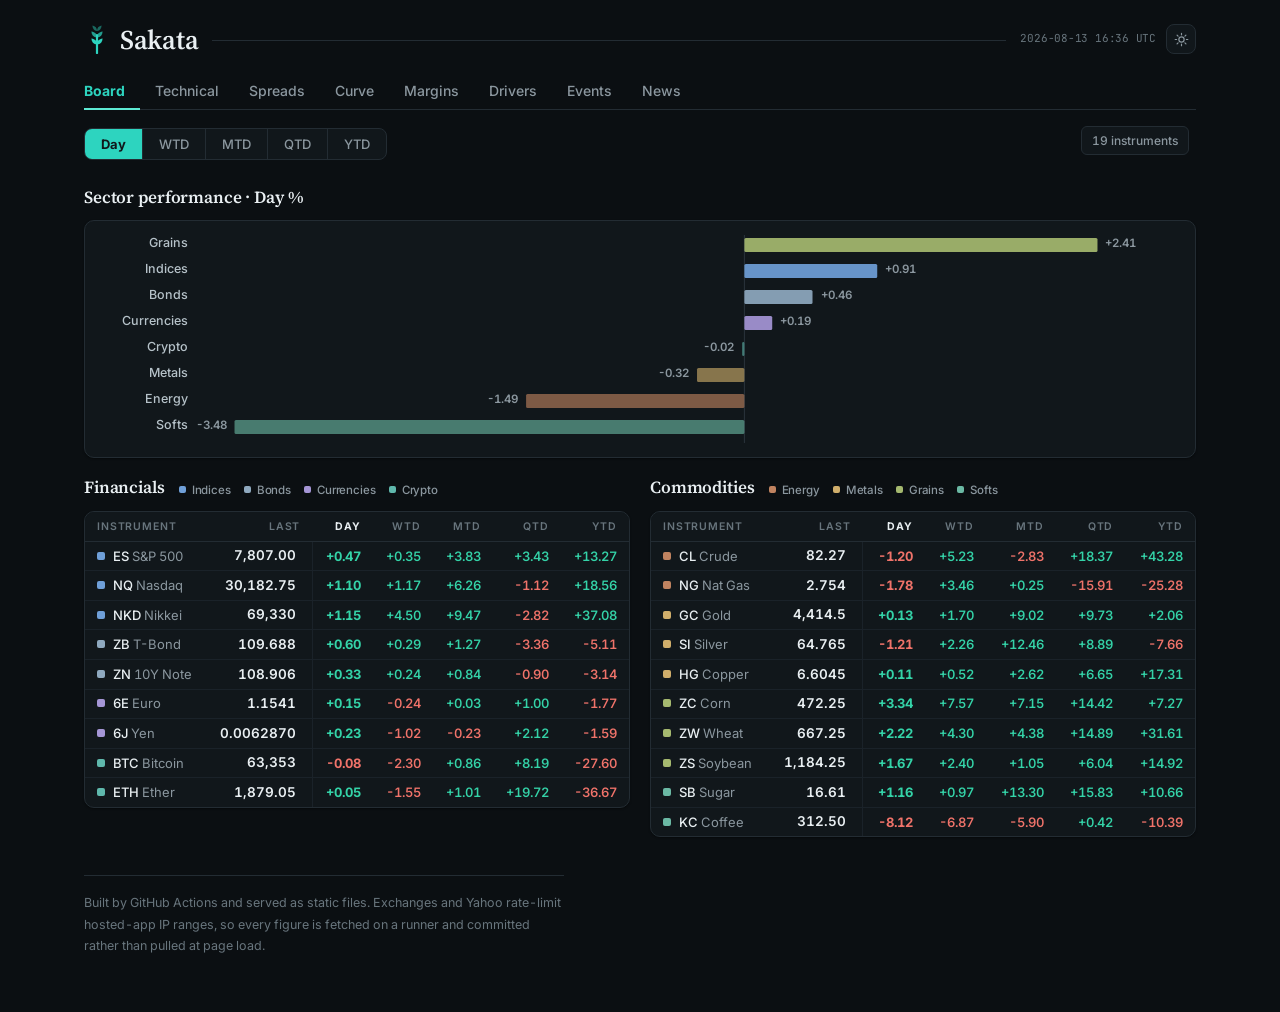
==== docs/index.html @ 84a908ba "build: 2026-08-13 16:36 UTC" ====
<!DOCTYPE html>
<html lang="en">
<head>
<meta charset="utf-8">
<meta name="viewport" content="width=device-width,initial-scale=1,viewport-fit=cover">
<meta name="theme-color" content="#0b0f12">
<title>Sakata · futures terminal</title>
<!-- Theme is resolved before first paint. Doing this in sakata.js instead
     would flash the wrong ground at every tab change. Dark is the default;
     the OS preference is deliberately not consulted, because a terminal
     should not change colour because the laptop thinks it is daytime. A
     stored choice from the header switch always wins. -->
<script>
(function () {
  var t, src = "stored";
  try { t = localStorage.getItem("sk-theme"); } catch (e) { t = null; }
  if (t !== "dark" && t !== "light") { src = "default"; t = "dark"; }
  document.documentElement.setAttribute("data-theme", t);
  document.documentElement.setAttribute("data-theme-src", src);
})();
</script>
<link rel="preconnect" href="https://fonts.googleapis.com">
<link rel="preconnect" href="https://fonts.gstatic.com" crossorigin>
<link href="https://fonts.googleapis.com/css2?family=Source+Serif+4:opsz,wght@8..60,600&family=Inter:wght@400;450;500;600;700&family=JetBrains+Mono:wght@400;500&display=swap" rel="stylesheet">
<link rel="stylesheet" href="sakata.css">
</head>
<body>

<div class="wrap">

  <header class="head">
    <svg class="mark" width="26" height="32" viewBox="0 0 26 32" fill="none" aria-hidden="true"><path d="M13 31V13" stroke="currentColor" stroke-width="2.2" stroke-linecap="round"/><path d="M13 22.5c0-3.4 2-5.6 5.6-6-.1 3.5-2 5.7-5.6 6z" fill="currentColor"/><path d="M13 22.5c0-3.4-2-5.6-5.6-6 .1 3.5 2 5.7 5.6 6z" fill="currentColor"/><path d="M13 15.5c0-3.4 2-5.6 5.6-6-.1 3.5-2 5.7-5.6 6z" fill="currentColor" opacity=".72"/><path d="M13 15.5c0-3.4-2-5.6-5.6-6 .1 3.5 2 5.7 5.6 6z" fill="currentColor" opacity=".72"/><path d="M13 9c0-3.1 1.6-5 4.6-5.6C17.5 6.5 16 8.4 13 9z" fill="currentColor" opacity=".45"/><path d="M13 9c0-3.1-1.6-5-4.6-5.6C8.5 6.5 10 8.4 13 9z" fill="currentColor" opacity=".45"/></svg>
    <h1 class="wordmark">Sakata</h1>
    <span class="rule"></span>
    <span class="stamp" id="stamp">loading</span>
    <button class="theme" id="theme" type="button" aria-label="Switch theme" title="Switch theme">
      <svg class="moon" viewBox="0 0 24 24" fill="none" stroke="currentColor" stroke-width="1.9" stroke-linecap="round" stroke-linejoin="round" aria-hidden="true"><path d="M20.5 14.6A8.6 8.6 0 1 1 9.4 3.5a6.9 6.9 0 0 0 11.1 11.1z"/></svg>
      <svg class="sun" viewBox="0 0 24 24" fill="none" stroke="currentColor" stroke-width="1.9" stroke-linecap="round" stroke-linejoin="round" aria-hidden="true"><circle cx="12" cy="12" r="4.2"/><path d="M12 2.2v2.3M12 19.5v2.3M4.2 12H1.9M22.1 12h-2.3M6.5 6.5 4.9 4.9M19.1 19.1l-1.6-1.6M17.5 6.5l1.6-1.6M4.9 19.1l1.6-1.6"/></svg>
    </button>
  </header>

  <nav class="tabs" id="tabs"></nav>

  <main id="view" class="view"><div class="skel">Loading…</div></main>

  <footer class="foot">
    Built by GitHub Actions and served as static files. Exchanges and Yahoo
    rate-limit hosted-app IP ranges, so every figure is fetched on a runner and
    committed rather than pulled at page load.
  </footer>

</div>
<script src="sakata.js"></script>
</body>
</html>
---- docs/sakata.css ----
/* Sakata — static futures terminal.

   THEME. Every colour in the product is declared once, here, as a token. The
   JS reads the same tokens back through getComputedStyle, so a theme flip is
   one attribute on <html> and nothing else in the codebase knows a theme
   exists. Hard-code a colour anywhere else and it will be wrong in one mode.

   TYPE. Source Serif 4 carries the wordmark and section heads; Inter runs
   everything else. The pairing is deliberate — it is the closest freely
   licensable match to Styrene B and Tiempos Text, the faces Claude's own
   interface uses, and those cannot be served from a public Pages site.

   Figures stay in Inter with tabular lining numerals switched on, not in a
   monospace. Real mono aligns perfectly and reads as a machine log; tabular
   Inter aligns just as well in a table and reads as a document. The mono is
   kept for exactly two jobs where a machine log is the right register: the
   build stamp and the copyable digest.

   COLOUR. One teal accent, gains in the same teal family, losses in coral,
   everything else grey. Sector swatches stay desaturated so an identity tag
   can never be mistaken for a signal. */

/* --------------------------------------------------------- light (default) */
:root{
  --display:'Source Serif 4',Georgia,'Times New Roman',serif;
  --sans:'Inter',-apple-system,BlinkMacSystemFont,'Segoe UI',Helvetica,sans-serif;
  --mono:'JetBrains Mono',ui-monospace,'SF Mono',Menlo,monospace;

  /* ground */
  --bg:#f4f6f7;                 /* page: a half-step off white so cards lift */
  --surface:#ffffff;            /* cards, tables, controls */
  --raised:#fafbfc;             /* hover, section rows, summary bars */
  --line:#e0e5e8;               /* structural border */
  --hair:#eef1f3;               /* row rule */

  /* ink */
  --ink:#0d1418; --body:#3a464e; --mute:#66727b; --faint:#97a2ab;

  /* accent */
  --teal:#0d8f83;               /* accent on light — passes contrast */
  --teal-b:#14b8a6;             /* the bright mint, for marks and fills */
  --teal-d:#0d5f58;             /* deepest tint, for conviction */
  --teal-w:#eefaf8;             /* tint ground */

  /* signal */
  --pos:#0a7c66; --neg:#c2453b; --amber:#96701c;
  --warn-bg:#fdfaf3; --warn-line:#ecdfc4; --warn-ink:#6b4f1a; --warn-strong:#4a3610;

  /* chart */
  --grid:#eef1f3; --axis:#d3dade; --volbar:#e9edf1;
  --up:#0d9488; --down:#cf5a54;
  --shadow:0 1px 2px rgba(13,20,24,.04);

  /* sector identity — muted by design */
  --sec-indices:#3b6ea5; --sec-bonds:#5c7d99; --sec-currencies:#7a6ba8;
  --sec-crypto:#4c8f86;  --sec-energy:#8c5a3c; --sec-metals:#a8894f;
  --sec-grains:#7d8f4e;  --sec-softs:#4f8f7d;  --sec-other:#9aa2ab;

  /* bias ladder, −3 … +3 */
  --bias3:#0d5f58; --bias2:#0d9488; --bias1:#5fbcb1; --bias0:#9aa4ad;
  --biasn1:#dda29e; --biasn2:#cf5a54; --biasn3:#a33f3a;

  --caret:url("data:image/svg+xml;charset=utf-8,%3Csvg xmlns='http://www.w3.org/2000/svg' width='10' height='6'%3E%3Cpath d='M1 1l4 4 4-4' fill='none' stroke='%2366727b' stroke-width='1.5'/%3E%3C/svg%3E");
}

/* ---------------------------------------------------------------- dark */
/* Not black. #0b0f12 is a cool near-black: a white wick reads on it without
   glare at 6am, and the coral stops vibrating the way it does on #000. */
:root[data-theme="dark"]{
  --bg:#0b0f12; --surface:#11171b; --raised:#161d22;
  --line:#232c33; --hair:#1a2229;

  --ink:#e9eff2; --body:#b6c2c9; --mute:#8b979f; --faint:#68757d;

  --teal:#2dd4bf; --teal-b:#5eead4; --teal-d:#8ff0e2; --teal-w:#10322f;

  --pos:#34d3a8; --neg:#f0736a; --amber:#d3a355;
  --warn-bg:#1c1a12; --warn-line:#3a3222; --warn-ink:#d8c79c; --warn-strong:#f0e3c2;

  --grid:#1a2229; --axis:#2b353d; --volbar:#1e262d;
  --up:#2dd4bf; --down:#f0736a;
  --shadow:0 1px 2px rgba(0,0,0,.40);

  --sec-indices:#6f9fd8; --sec-bonds:#8fa9bf; --sec-currencies:#a596d6;
  --sec-crypto:#5fb8ac;  --sec-energy:#c08360; --sec-metals:#d0ae6b;
  --sec-grains:#a5b96f;  --sec-softs:#6bb9a4;  --sec-other:#7d8891;

  --bias3:#8ff0e2; --bias2:#2dd4bf; --bias1:#189d92; --bias0:#78848d;
  --biasn1:#a75f59; --biasn2:#f0736a; --biasn3:#ff9d94;

  --caret:url("data:image/svg+xml;charset=utf-8,%3Csvg xmlns='http://www.w3.org/2000/svg' width='10' height='6'%3E%3Cpath d='M1 1l4 4 4-4' fill='none' stroke='%238b979f' stroke-width='1.5'/%3E%3C/svg%3E");
}

*{box-sizing:border-box}
html{-webkit-text-size-adjust:100%;background:var(--bg)}
body{margin:0;background:var(--bg);color:var(--ink);font-family:var(--sans);
  font-size:15px;line-height:1.6;-webkit-font-smoothing:antialiased;
  text-rendering:optimizeLegibility;font-feature-settings:'tnum' 1,'lnum' 1}
::selection{background:var(--teal-w);color:var(--ink)}
:focus-visible{outline:2px solid var(--teal);outline-offset:2px;border-radius:3px}

.wrap{max-width:1160px;margin:0 auto;padding:22px 24px 56px}

/* ---------------------------------------------------------------- header */
/* Mark, wordmark, hairline, stamp, switch — one lockup spanning the full
   measure, so the eye lands on the name and exits at the build time. */
.head{display:flex;align-items:center;gap:10px;margin-bottom:16px}
.mark{flex:none;margin-bottom:2px;color:var(--teal)}
.wordmark{font-family:var(--display);font-size:27px;font-weight:600;
  letter-spacing:-.01em;color:var(--ink);margin:0;line-height:1}
.rule{flex:1;height:1px;background:var(--line);margin:2px 4px 0}
.stamp{font-family:var(--mono);font-size:11px;font-weight:400;
  color:var(--faint);white-space:nowrap;letter-spacing:-.02em}

/* The switch states what it will do, not what it is: sun in dark, moon in
   light. One 30px square, the only round-cornered control in the header. */
.theme{appearance:none;display:inline-flex;align-items:center;
  justify-content:center;width:30px;height:30px;flex:none;padding:0;
  cursor:pointer;color:var(--mute);background:var(--surface);
  border:1px solid var(--line);border-radius:8px;
  transition:color .14s,border-color .14s}
.theme:hover{color:var(--teal);border-color:var(--teal)}
.theme svg{width:15px;height:15px;display:block}
.theme .sun{display:none}
:root[data-theme="dark"] .theme .sun{display:block}
:root[data-theme="dark"] .theme .moon{display:none}

/* ------------------------------------------------------------------ tabs */
.tabs{display:flex;flex-wrap:wrap;border-bottom:1px solid var(--line);
  margin-bottom:16px;position:sticky;top:0;z-index:6;background:var(--bg)}
.tab{appearance:none;border:none;background:none;cursor:pointer;
  padding:10px 15px 9px;font-family:var(--sans);font-size:14px;
  font-weight:500;color:var(--mute);border-bottom:2px solid transparent;
  margin-bottom:-1px;transition:color .12s}
.tab:first-child{padding-left:0}
.tab:hover{color:var(--ink)}
.tab.on{color:var(--teal);font-weight:700;border-bottom-color:var(--teal-b)}

/* -------------------------------------------------------------- controls */
.bar{display:flex;align-items:center;gap:10px;flex-wrap:wrap;margin:0 0 12px}
.seg{display:inline-flex;border:1px solid var(--line);border-radius:8px;
  overflow:hidden;background:var(--surface)}
.seg button{appearance:none;border:none;background:none;cursor:pointer;
  font-family:var(--sans);font-size:13px;font-weight:500;color:var(--mute);
  padding:7px 16px;border-right:1px solid var(--line);
  font-variant-numeric:tabular-nums}
.seg button:last-child{border-right:none}
.seg button:hover{color:var(--ink);background:var(--raised)}
.seg button.on{color:var(--surface);background:var(--teal);font-weight:700}
select{font-family:var(--sans);font-size:14px;color:var(--ink);
  padding:7px 32px 7px 13px;border:1px solid var(--line);border-radius:8px;
  background-color:var(--surface);appearance:none;background-image:var(--caret);
  background-repeat:no-repeat;background-position:right 13px center}
.spacer{margin-left:auto}

/* ------------------------------------------------------------------ type */
h5,.eyebrow{font-family:var(--display);font-size:17px;font-weight:600;
  letter-spacing:-.008em;color:var(--ink);margin:22px 0 9px;
  display:flex;align-items:baseline;flex-wrap:wrap}
.eyebrow:first-child{margin-top:0}
.note{font-size:14px;color:var(--mute);line-height:1.65;margin:0 0 12px;
  max-width:74ch}
.note b{color:var(--ink);font-weight:600}
.warn{background:var(--warn-bg);border:1px solid var(--warn-line);
  padding:13px 16px;font-size:13.5px;line-height:1.65;margin:0 0 18px;
  border-radius:8px;color:var(--warn-ink);max-width:78ch}
.warn b{color:var(--warn-strong);font-weight:600}
.chips{margin:0 0 12px}
.chip{display:inline-block;padding:4px 10px;margin:0 7px 7px 0;
  border:1px solid var(--line);border-radius:6px;background:var(--surface);
  font-family:var(--sans);font-size:12px;font-weight:500;color:var(--mute);
  font-variant-numeric:tabular-nums}
.skel{padding:52px 0;text-align:center;color:var(--faint);font-size:14px}
.grid2{display:grid;grid-template-columns:1fr 1fr;gap:20px}
@media(max-width:880px){.grid2{grid-template-columns:1fr;gap:10px}}

/* ---------------------------------------------------------------- tables */
.card{border:1px solid var(--line);border-radius:10px;overflow:hidden;
  background:var(--surface);box-shadow:var(--shadow)}
.scroll{overflow-x:auto;-webkit-overflow-scrolling:touch}
table{border-collapse:collapse;width:100%;font-size:13px;line-height:1.45;
  font-variant-numeric:tabular-nums lining-nums}
thead th{background:var(--surface);color:var(--faint);font-family:var(--sans);
  font-weight:600;font-size:10.5px;text-transform:uppercase;letter-spacing:.08em;
  padding:7px 12px;text-align:right;border-bottom:1px solid var(--line);
  white-space:nowrap}
thead th.l{text-align:left}
td{font-family:var(--sans);font-size:13px;font-weight:450;
  padding:4.5px 12px;text-align:right;border-bottom:1px solid var(--hair);
  white-space:nowrap;color:var(--body)}
td.l{text-align:left;color:var(--ink);font-weight:500}
tbody tr:last-child td{border-bottom:none}
tbody tr:hover td{background:var(--raised)}

/* Sector identity is a swatch, not a label — an 8px square ties the row to
   its bar in the chart at zero vertical cost. */
.sw{display:inline-block;width:8px;height:8px;border-radius:2px;margin-right:8px;
  vertical-align:1px;flex:none}
.legend{display:inline-flex;flex-wrap:wrap;gap:13px;margin-left:14px;
  font-family:var(--sans);font-size:11.5px;font-weight:500;color:var(--mute)}
.key{display:inline-flex;align-items:center;white-space:nowrap}
.key .sw{margin-right:6px;width:7px;height:7px}
td.l .nm{color:var(--mute);font-weight:400}

/* Last is the anchor figure — everything else on the row derives from it. */
td.last{color:var(--ink);font-weight:600;font-size:13.5px;
  border-right:1px solid var(--hair);padding-right:16px}

/* The selected horizon gains weight, not a fill. A tinted cell reads as an
   error state; a heavier digit reads as focus. */
td.on{font-weight:700}
thead th.on{color:var(--ink);font-weight:700}
tr.out td{background:var(--raised)}
tr.out:hover td{background:var(--hair)}
tr.sec td{background:var(--raised);font-family:var(--sans);font-size:10px;
  text-transform:uppercase;letter-spacing:.09em;color:var(--faint);
  padding:6px 12px;font-weight:600}

.pos{color:var(--pos);font-weight:550}
.neg{color:var(--neg);font-weight:550}
.dim{color:var(--mute)}
.faint{color:var(--faint)}
.lg{color:var(--teal);font-weight:600}
.sh{color:var(--amber);font-weight:600}
.cash{color:var(--faint)}
.ind{padding-left:14px}
td.l a{color:var(--ink);text-decoration:none;border-bottom:1px solid transparent}
td.l a:hover{color:var(--teal);border-bottom-color:var(--teal-b)}

/* ---------------------------------------------------------------- charts */
.chart{width:100%;display:block}
.chart .axis{font-family:var(--sans);font-size:11px;fill:var(--faint);
  font-variant-numeric:tabular-nums}
.chart .lbl{font-family:var(--sans);font-size:12.5px;font-weight:500;
  fill:var(--body)}
.chart .val{font-family:var(--sans);font-size:11.5px;font-weight:600;
  fill:var(--mute);font-variant-numeric:tabular-nums}
.chart .grid{stroke:var(--grid);stroke-width:1}
.plot{border:1px solid var(--line);border-radius:10px;padding:10px 6px;
  background:var(--surface);box-shadow:var(--shadow)}

/* ------------------------------------------------------------------ news */
.item{border-bottom:1px solid var(--hair);padding:15px 18px}
.item:last-child{border-bottom:none}
.item a{font-family:var(--sans);color:var(--ink);text-decoration:none;
  font-weight:600;font-size:14.5px}
.item a:hover{color:var(--teal)}
.item p{margin:6px 0 0;font-size:14px;color:var(--mute);line-height:1.65}
.item .when{font-family:var(--sans);font-size:11.5px;color:var(--faint);
  display:block;margin-top:7px;font-variant-numeric:tabular-nums}
.mkt{padding:17px 18px;border-bottom:1px solid var(--hair)}
.mkt:last-child{border-bottom:none}
.mkt h6{margin:0 0 7px;font-family:var(--sans);font-size:12px;font-weight:700;
  color:var(--teal);text-transform:uppercase;letter-spacing:.07em}
.mkt p{margin:0;font-size:14.5px;color:var(--body);line-height:1.7;max-width:76ch}

/* --------------------------------------------------------------- drivers */
.dgrid{display:grid;grid-template-columns:1fr 1fr;gap:16px}
@media(max-width:880px){.dgrid{grid-template-columns:1fr}}
.dcard{border:1px solid var(--line);border-radius:10px;background:var(--surface);
  padding:14px 16px 12px;box-shadow:var(--shadow)}
.dhead{display:flex;align-items:center;gap:2px;font-size:14px;color:var(--body);
  padding-bottom:9px;margin-bottom:9px;border-bottom:1px solid var(--hair)}
.dhead b{color:var(--ink);font-weight:700;margin-right:5px}
.dsec{margin-left:auto;font-family:var(--sans);font-size:10px;font-weight:600;
  letter-spacing:.09em;text-transform:uppercase;color:var(--faint)}
ol.dlist{margin:0;padding:0;list-style:none;counter-reset:d}
ol.dlist li{counter-increment:d;position:relative;padding:0 0 9px 22px;
  font-size:13px;line-height:1.55}
ol.dlist li:last-child{padding-bottom:0}
ol.dlist li::before{content:counter(d);position:absolute;left:0;top:1px;
  font-family:var(--sans);font-size:10px;font-weight:700;color:var(--teal);
  width:15px;height:15px;border-radius:4px;background:var(--teal-w);
  text-align:center;line-height:15px}
ol.dlist li b{display:block;color:var(--ink);font-weight:600;font-size:13px}
ol.dlist li span{color:var(--mute)}

/* ---------------------------------------------------------------- digest */
details{margin:26px 0;border:1px solid var(--line);border-radius:10px;
  overflow:hidden;background:var(--surface)}
summary{padding:12px 16px;background:var(--raised);cursor:pointer;
  font-family:var(--sans);font-size:13.5px;font-weight:500;color:var(--body)}
pre{margin:0;padding:16px;font-family:var(--mono);font-size:11px;line-height:1.6;
  overflow-x:auto;white-space:pre;color:var(--body)}
.btn{margin:12px 16px;padding:6px 14px;font-family:var(--sans);font-size:13px;
  font-weight:500;border:1px solid var(--line);border-radius:8px;
  background:var(--surface);color:var(--mute);cursor:pointer}
.btn:hover{border-color:var(--teal);color:var(--teal)}

.foot{margin-top:38px;padding-top:16px;border-top:1px solid var(--line);
  font-size:12.5px;color:var(--faint);line-height:1.7;max-width:60ch}

@media(max-width:640px){
  .wrap{padding:20px 15px 52px}
  body{font-size:14px}
  .wordmark{font-size:21px}
  table{font-size:12.5px}
  td{padding:7px 10px}
  thead th{padding:9px 10px;font-size:10.5px}
  .tab{padding:11px 11px;font-size:13px}
  h5,.eyebrow{font-size:14.5px}
  .note{font-size:13.5px}
}

@media(prefers-reduced-motion:reduce){
  *{transition:none!important;animation:none!important}
}
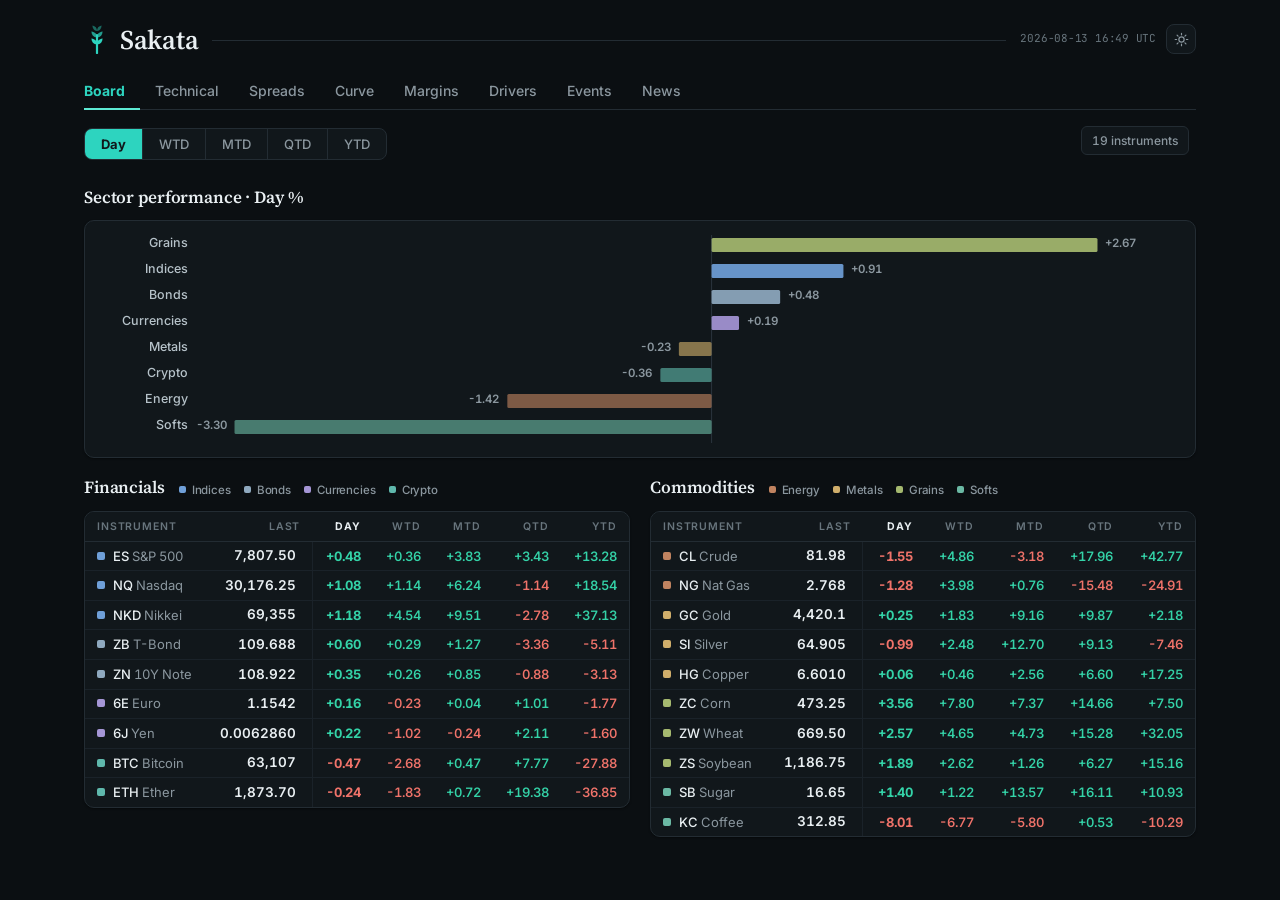
==== commit 99464cd1: "build: 2026-08-13 16:49 UTC" ====
--- a/docs/index.html
+++ b/docs/index.html
@@ -43,12 +43,6 @@
 
   <main id="view" class="view"><div class="skel">Loading…</div></main>
 
-  <footer class="foot">
-    Built by GitHub Actions and served as static files. Exchanges and Yahoo
-    rate-limit hosted-app IP ranges, so every figure is fetched on a runner and
-    committed rather than pulled at page load.
-  </footer>
-
 </div>
 <script src="sakata.js"></script>
 </body>
--- a/docs/sakata.css
+++ b/docs/sakata.css
@@ -287,9 +287,6 @@
   background:var(--surface);color:var(--mute);cursor:pointer}
 .btn:hover{border-color:var(--teal);color:var(--teal)}
 
-.foot{margin-top:38px;padding-top:16px;border-top:1px solid var(--line);
-  font-size:12.5px;color:var(--faint);line-height:1.7;max-width:60ch}
-
 @media(max-width:640px){
   .wrap{padding:20px 15px 52px}
   body{font-size:14px}
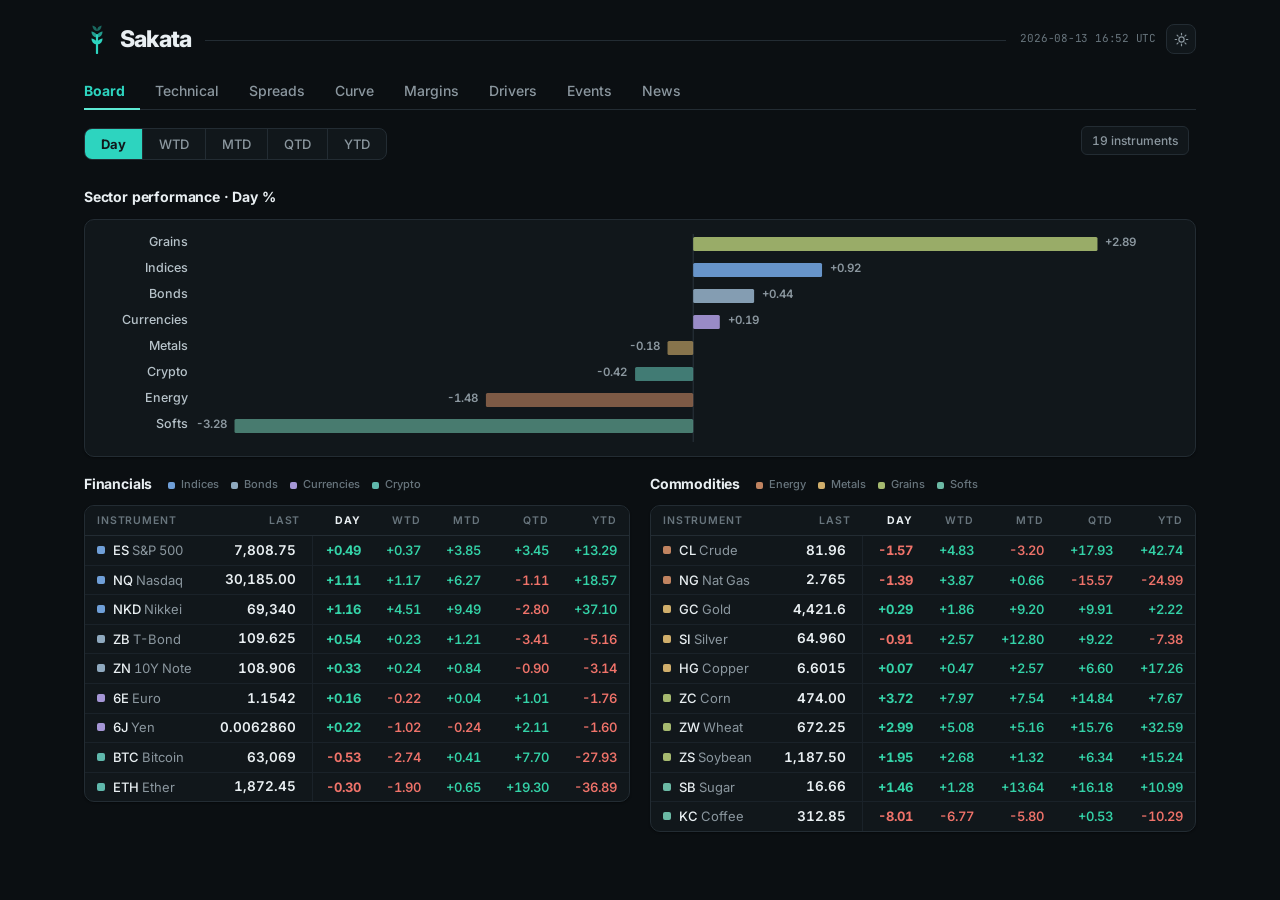
==== commit 1f36a6bd: "build: 2026-08-13 16:53 UTC" ====
--- a/docs/index.html
+++ b/docs/index.html
@@ -19,9 +19,12 @@
   document.documentElement.setAttribute("data-theme-src", src);
 })();
 </script>
+<!-- The mark, inlined. A .svg file would be a second asset the build
+     has to copy and the browser has to fetch, for 700 bytes. -->
+<link rel="icon" href="data:image/svg+xml,%3Csvg%20xmlns%3D%22http%3A%2F%2Fwww.w3.org%2F2000%2Fsvg%22%20viewBox%3D%220%200%2026%2032%22%3E%3Cpath%20d%3D%22M13%2031V13%22%20stroke%3D%22%2314b8a6%22%20stroke-width%3D%222.6%22%20stroke-linecap%3D%22round%22%20fill%3D%22none%22%2F%3E%3Cpath%20d%3D%22M13%2022.5c0-3.4%202-5.6%205.6-6-.1%203.5-2%205.7-5.6%206z%22%20fill%3D%22%2314b8a6%22%2F%3E%3Cpath%20d%3D%22M13%2022.5c0-3.4-2-5.6-5.6-6%20.1%203.5%202%205.7%205.6%206z%22%20fill%3D%22%2314b8a6%22%2F%3E%3Cpath%20d%3D%22M13%2015.5c0-3.4%202-5.6%205.6-6-.1%203.5-2%205.7-5.6%206z%22%20fill%3D%22%2314b8a6%22%20opacity%3D%22.72%22%2F%3E%3Cpath%20d%3D%22M13%2015.5c0-3.4-2-5.6-5.6-6%20.1%203.5%202%205.7%205.6%206z%22%20fill%3D%22%2314b8a6%22%20opacity%3D%22.72%22%2F%3E%3Cpath%20d%3D%22M13%209c0-3.1%201.6-5%204.6-5.6C17.5%206.5%2016%208.4%2013%209z%22%20fill%3D%22%2314b8a6%22%20opacity%3D%22.45%22%2F%3E%3Cpath%20d%3D%22M13%209c0-3.1-1.6-5-4.6-5.6C8.5%206.5%2010%208.4%2013%209z%22%20fill%3D%22%2314b8a6%22%20opacity%3D%22.45%22%2F%3E%3C%2Fsvg%3E">
 <link rel="preconnect" href="https://fonts.googleapis.com">
 <link rel="preconnect" href="https://fonts.gstatic.com" crossorigin>
-<link href="https://fonts.googleapis.com/css2?family=Source+Serif+4:opsz,wght@8..60,600&family=Inter:wght@400;450;500;600;700&family=JetBrains+Mono:wght@400;500&display=swap" rel="stylesheet">
+<link href="https://fonts.googleapis.com/css2?family=Inter:wght@400;450;500;600;700;800&family=JetBrains+Mono:wght@400;500&display=swap" rel="stylesheet">
 <link rel="stylesheet" href="sakata.css">
 </head>
 <body>
--- a/docs/sakata.css
+++ b/docs/sakata.css
@@ -5,16 +5,20 @@
    one attribute on <html> and nothing else in the codebase knows a theme
    exists. Hard-code a colour anywhere else and it will be wrong in one mode.
 
-   TYPE. Source Serif 4 carries the wordmark and section heads; Inter runs
-   everything else. The pairing is deliberate — it is the closest freely
-   licensable match to Styrene B and Tiempos Text, the faces Claude's own
-   interface uses, and those cannot be served from a public Pages site.
-
-   Figures stay in Inter with tabular lining numerals switched on, not in a
-   monospace. Real mono aligns perfectly and reads as a machine log; tabular
-   Inter aligns just as well in a table and reads as a document. The mono is
-   kept for exactly two jobs where a machine log is the right register: the
-   build stamp and the copyable digest.
+   TYPE. One family — Inter — for everything on the page. Hierarchy comes
+   from weight, size and tracking rather than from a second face, which is
+   how a dense screen stays calm: a serif heading over a sans table asks the
+   eye to change mode at every section break, and there are nine of them.
+
+   Figures use Inter's tabular lining numerals rather than a monospace. Real
+   mono aligns perfectly and reads as a machine log; tabular Inter aligns
+   just as well in a table and reads as a document. Mono is kept for exactly
+   two jobs where a machine log IS the right register: the build stamp and
+   the copyable digest.
+
+   --display stays a separate token even though it currently resolves to the
+   same stack. Headings and data are different jobs; keeping the seam means
+   changing one without disturbing the other later.
 
    COLOUR. One teal accent, gains in the same teal family, losses in coral,
    everything else grey. Sector swatches stay desaturated so an identity tag
@@ -22,7 +26,7 @@
 
 /* --------------------------------------------------------- light (default) */
 :root{
-  --display:'Source Serif 4',Georgia,'Times New Roman',serif;
+  --display:'Inter',-apple-system,BlinkMacSystemFont,'Segoe UI',Helvetica,sans-serif;
   --sans:'Inter',-apple-system,BlinkMacSystemFont,'Segoe UI',Helvetica,sans-serif;
   --mono:'JetBrains Mono',ui-monospace,'SF Mono',Menlo,monospace;
 
@@ -106,8 +110,8 @@
    measure, so the eye lands on the name and exits at the build time. */
 .head{display:flex;align-items:center;gap:10px;margin-bottom:16px}
 .mark{flex:none;margin-bottom:2px;color:var(--teal)}
-.wordmark{font-family:var(--display);font-size:27px;font-weight:600;
-  letter-spacing:-.01em;color:var(--ink);margin:0;line-height:1}
+.wordmark{font-family:var(--display);font-size:23px;font-weight:800;
+  letter-spacing:-.035em;color:var(--ink);margin:0;line-height:1}
 .rule{flex:1;height:1px;background:var(--line);margin:2px 4px 0}
 .stamp{font-family:var(--mono);font-size:11px;font-weight:400;
   color:var(--faint);white-space:nowrap;letter-spacing:-.02em}
@@ -154,8 +158,8 @@
 .spacer{margin-left:auto}
 
 /* ------------------------------------------------------------------ type */
-h5,.eyebrow{font-family:var(--display);font-size:17px;font-weight:600;
-  letter-spacing:-.008em;color:var(--ink);margin:22px 0 9px;
+h5,.eyebrow{font-family:var(--display);font-size:14px;font-weight:700;
+  letter-spacing:-.012em;color:var(--ink);margin:24px 0 10px;
   display:flex;align-items:baseline;flex-wrap:wrap}
 .eyebrow:first-child{margin-top:0}
 .note{font-size:14px;color:var(--mute);line-height:1.65;margin:0 0 12px;
@@ -196,8 +200,9 @@
    its bar in the chart at zero vertical cost. */
 .sw{display:inline-block;width:8px;height:8px;border-radius:2px;margin-right:8px;
   vertical-align:1px;flex:none}
-.legend{display:inline-flex;flex-wrap:wrap;gap:13px;margin-left:14px;
-  font-family:var(--sans);font-size:11.5px;font-weight:500;color:var(--mute)}
+.legend{display:inline-flex;flex-wrap:wrap;gap:12px;margin-left:16px;
+  font-family:var(--sans);font-size:11px;font-weight:500;color:var(--faint);
+  letter-spacing:0}
 .key{display:inline-flex;align-items:center;white-space:nowrap}
 .key .sw{margin-right:6px;width:7px;height:7px}
 td.l .nm{color:var(--mute);font-weight:400}
@@ -290,7 +295,7 @@
 @media(max-width:640px){
   .wrap{padding:20px 15px 52px}
   body{font-size:14px}
-  .wordmark{font-size:21px}
+  .wordmark{font-size:19px}
   table{font-size:12.5px}
   td{padding:7px 10px}
   thead th{padding:9px 10px;font-size:10.5px}
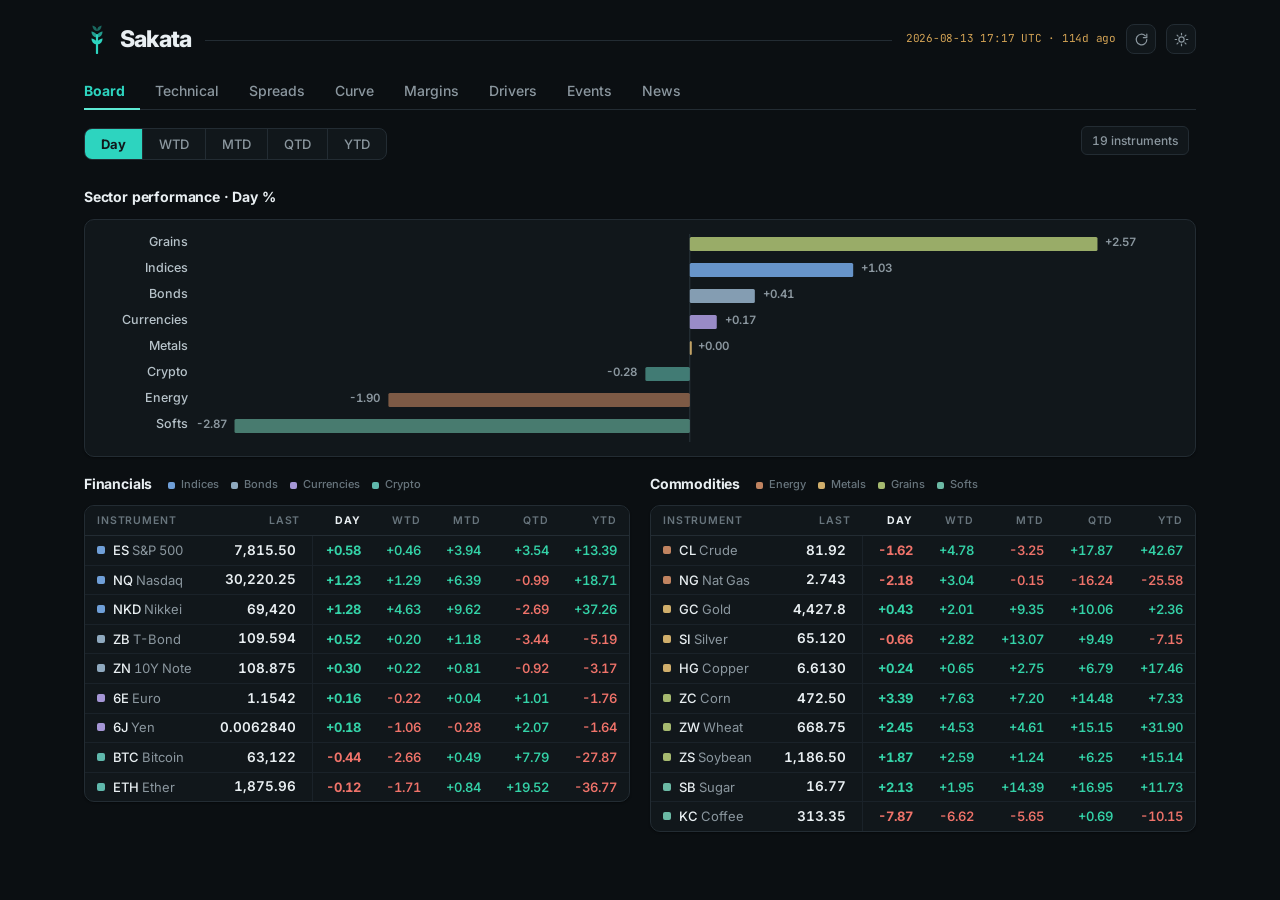
==== commit 3e2f57ad: "build: 2026-08-13 17:17 UTC" ====
--- a/docs/index.html
+++ b/docs/index.html
@@ -36,6 +36,9 @@
     <h1 class="wordmark">Sakata</h1>
     <span class="rule"></span>
     <span class="stamp" id="stamp">loading</span>
+    <button class="theme" id="refresh" type="button" aria-label="Reload data" title="Reload the published data">
+      <svg viewBox="0 0 24 24" fill="none" stroke="currentColor" stroke-width="1.9" stroke-linecap="round" stroke-linejoin="round" aria-hidden="true"><path d="M20.5 12a8.5 8.5 0 1 1-2.5-6"/><path d="M20.5 3.5V9H15"/></svg>
+    </button>
     <button class="theme" id="theme" type="button" aria-label="Switch theme" title="Switch theme">
       <svg class="moon" viewBox="0 0 24 24" fill="none" stroke="currentColor" stroke-width="1.9" stroke-linecap="round" stroke-linejoin="round" aria-hidden="true"><path d="M20.5 14.6A8.6 8.6 0 1 1 9.4 3.5a6.9 6.9 0 0 0 11.1 11.1z"/></svg>
       <svg class="sun" viewBox="0 0 24 24" fill="none" stroke="currentColor" stroke-width="1.9" stroke-linecap="round" stroke-linejoin="round" aria-hidden="true"><circle cx="12" cy="12" r="4.2"/><path d="M12 2.2v2.3M12 19.5v2.3M4.2 12H1.9M22.1 12h-2.3M6.5 6.5 4.9 4.9M19.1 19.1l-1.6-1.6M17.5 6.5l1.6-1.6M4.9 19.1l1.6-1.6"/></svg>
--- a/docs/sakata.css
+++ b/docs/sakata.css
@@ -124,6 +124,11 @@
   border:1px solid var(--line);border-radius:8px;
   transition:color .14s,border-color .14s}
 .theme:hover{color:var(--teal);border-color:var(--teal)}
+.theme.spin svg{animation:spin .5s linear}
+@keyframes spin{to{transform:rotate(360deg)}}
+/* Past eight hours the build has missed a session boundary — the stamp says
+   so in colour, because an old figure that looks current is worse than none. */
+.stamp.stale{color:var(--amber)}
 .theme svg{width:15px;height:15px;display:block}
 .theme .sun{display:none}
 :root[data-theme="dark"] .theme .sun{display:block}
@@ -169,6 +174,13 @@
   padding:13px 16px;font-size:13.5px;line-height:1.65;margin:0 0 18px;
   border-radius:8px;color:var(--warn-ink);max-width:78ch}
 .warn b{color:var(--warn-strong);font-weight:600}
+/* A flag, not a box. The .warn panel was four lines of prose on every short
+   window; this says the same thing in one and stops being read as an error. */
+.flag{display:flex;align-items:baseline;gap:7px;margin:0 0 12px;
+  font-size:12.5px;line-height:1.5;color:var(--amber)}
+.flag::before{content:"";flex:none;width:3px;align-self:stretch;
+  background:var(--amber);border-radius:2px;opacity:.55}
+
 .chips{margin:0 0 12px}
 .chip{display:inline-block;padding:4px 10px;margin:0 7px 7px 0;
   border:1px solid var(--line);border-radius:6px;background:var(--surface);
@@ -243,6 +255,19 @@
 .chart .grid{stroke:var(--grid);stroke-width:1}
 .plot{border:1px solid var(--line);border-radius:10px;padding:10px 6px;
   background:var(--surface);box-shadow:var(--shadow)}
+
+/* Small multiples. Three across on a desktop, one on a phone — a 300px-wide
+   chart is the narrowest that still shows the shape of a spread. */
+.cgrid{display:grid;grid-template-columns:repeat(3,1fr);gap:12px;margin-bottom:6px}
+@media(max-width:820px){.cgrid{grid-template-columns:1fr}}
+.ctitle{display:flex;align-items:baseline;justify-content:space-between;gap:8px;
+  padding:0 6px 2px;font-size:12.5px;color:var(--ink)}
+.ctitle b{font-weight:600}
+.ctitle span{font-size:11px;color:var(--faint);white-space:nowrap;
+  font-variant-numeric:tabular-nums}
+.clegend{display:flex;flex-wrap:wrap;gap:10px;padding:0 6px 4px;
+  font-size:10.5px;color:var(--mute)}
+.clegend .sw{width:7px;height:7px;margin-right:5px}
 
 /* ------------------------------------------------------------------ news */
 .item{border-bottom:1px solid var(--hair);padding:15px 18px}
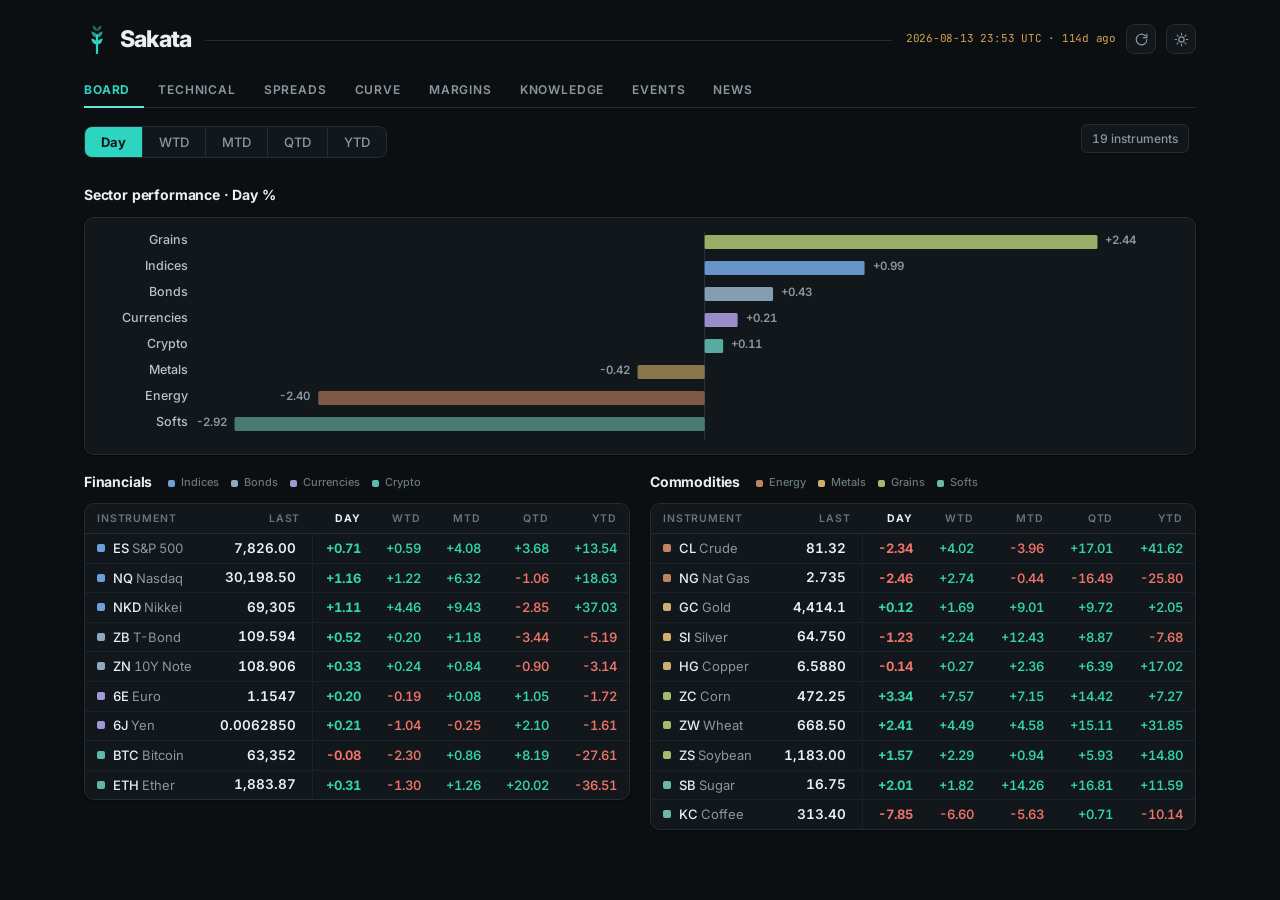
==== commit 1b8c5ba7: "Restructure: one module per tab, JS split into site/js, Drivers renamed Knowledge" ====
--- a/docs/index.html
+++ b/docs/index.html
@@ -50,6 +50,18 @@
   <main id="view" class="view"><div class="skel">Loading…</div></main>
 
 </div>
-<script src="sakata.js"></script>
+<!-- Order matters: core defines the router and helpers, the tab files
+     register themselves, boot runs last. No bundler by design. -->
+<script src="js/core.js"></script>
+<script src="js/charts.js"></script>
+<script src="js/board.js"></script>
+<script src="js/technical.js"></script>
+<script src="js/spreads.js"></script>
+<script src="js/curve.js"></script>
+<script src="js/margins.js"></script>
+<script src="js/events.js"></script>
+<script src="js/knowledge.js"></script>
+<script src="js/news.js"></script>
+<script src="js/boot.js"></script>
 </body>
 </html>
--- a/docs/sakata.css
+++ b/docs/sakata.css
@@ -137,9 +137,13 @@
 /* ------------------------------------------------------------------ tabs */
 .tabs{display:flex;flex-wrap:wrap;border-bottom:1px solid var(--line);
   margin-bottom:16px;position:sticky;top:0;z-index:6;background:var(--bg)}
+/* Capitals need tracking. At normal spacing an all-caps run reads as a
+   block rather than as words, so .07em goes back in and the size comes down
+   — caps carry more optical weight than lowercase at the same px. */
 .tab{appearance:none;border:none;background:none;cursor:pointer;
-  padding:10px 15px 9px;font-family:var(--sans);font-size:14px;
-  font-weight:500;color:var(--mute);border-bottom:2px solid transparent;
+  padding:10px 14px 9px;font-family:var(--sans);font-size:12px;
+  font-weight:600;text-transform:uppercase;letter-spacing:.07em;
+  color:var(--mute);border-bottom:2px solid transparent;
   margin-bottom:-1px;transition:color .12s}
 .tab:first-child{padding-left:0}
 .tab:hover{color:var(--ink)}
@@ -282,7 +286,14 @@
 .mkt:last-child{border-bottom:none}
 .mkt h6{margin:0 0 7px;font-family:var(--sans);font-size:12px;font-weight:700;
   color:var(--teal);text-transform:uppercase;letter-spacing:.07em}
-.mkt p{margin:0;font-size:14.5px;color:var(--body);line-height:1.7;max-width:76ch}
+/* Justified, with hyphenation on. Justification without hyphens opens
+   rivers in a column this narrow; with them the right edge is clean and the
+   word spacing stays even. */
+.mkt p{margin:0;font-size:14px;color:var(--body);line-height:1.7;
+  text-align:justify;text-justify:inter-word;hyphens:auto;-webkit-hyphens:auto}
+.news .card{height:100%}
+.news .eyebrow{margin-top:0}
+@media(max-width:880px){.mkt p{text-align:left;hyphens:manual}}
 
 /* --------------------------------------------------------------- drivers */
 .dgrid{display:grid;grid-template-columns:1fr 1fr;gap:16px}
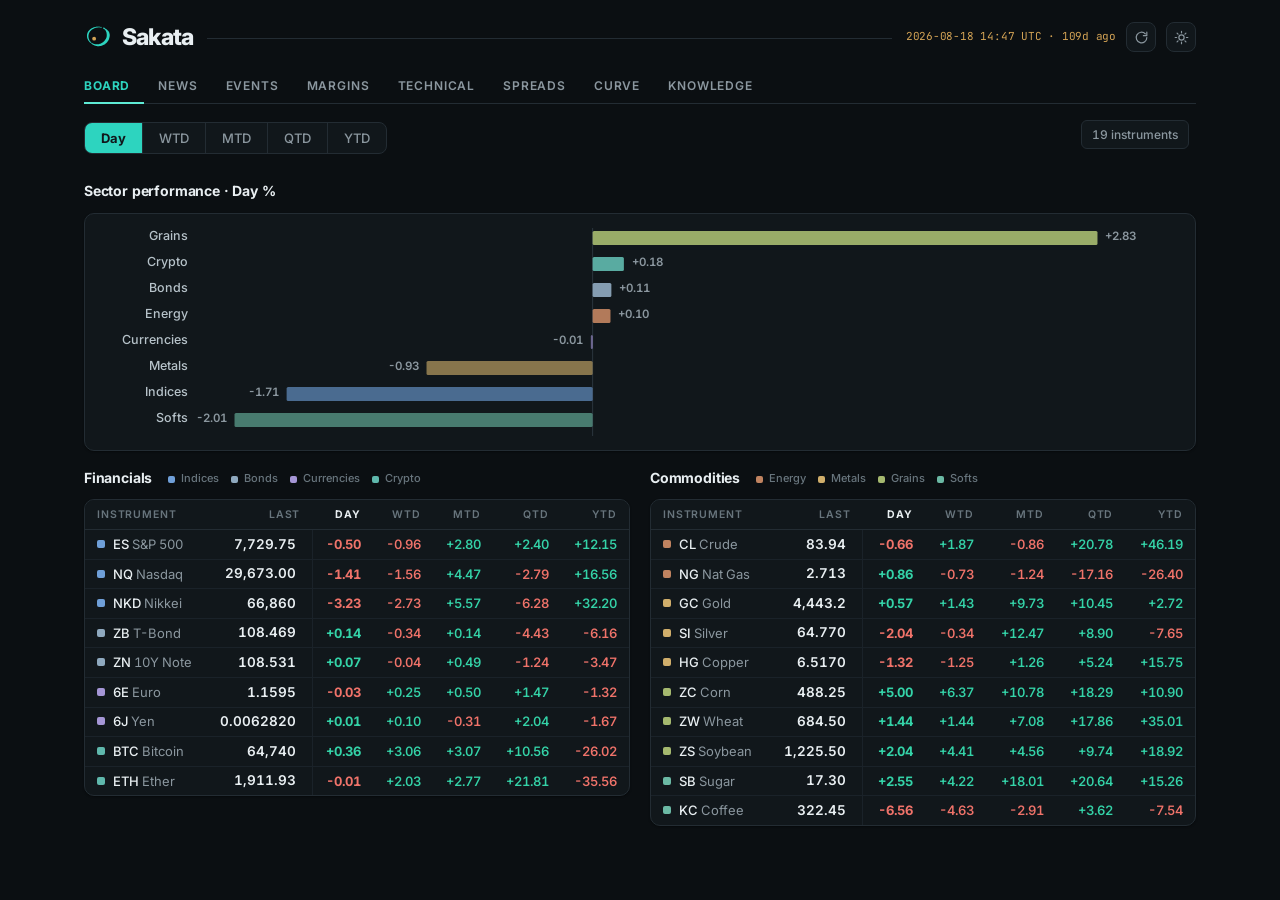
==== commit 1a88205b: "Rebuild site with the enso mark" ====
--- a/docs/index.html
+++ b/docs/index.html
@@ -21,7 +21,7 @@
 </script>
 <!-- The mark, inlined. A .svg file would be a second asset the build
      has to copy and the browser has to fetch, for 700 bytes. -->
-<link rel="icon" href="data:image/svg+xml,%3Csvg%20xmlns%3D%22http%3A%2F%2Fwww.w3.org%2F2000%2Fsvg%22%20viewBox%3D%220%200%2026%2032%22%3E%3Cpath%20d%3D%22M13%2031V13%22%20stroke%3D%22%2314b8a6%22%20stroke-width%3D%222.6%22%20stroke-linecap%3D%22round%22%20fill%3D%22none%22%2F%3E%3Cpath%20d%3D%22M13%2022.5c0-3.4%202-5.6%205.6-6-.1%203.5-2%205.7-5.6%206z%22%20fill%3D%22%2314b8a6%22%2F%3E%3Cpath%20d%3D%22M13%2022.5c0-3.4-2-5.6-5.6-6%20.1%203.5%202%205.7%205.6%206z%22%20fill%3D%22%2314b8a6%22%2F%3E%3Cpath%20d%3D%22M13%2015.5c0-3.4%202-5.6%205.6-6-.1%203.5-2%205.7-5.6%206z%22%20fill%3D%22%2314b8a6%22%20opacity%3D%22.72%22%2F%3E%3Cpath%20d%3D%22M13%2015.5c0-3.4-2-5.6-5.6-6%20.1%203.5%202%205.7%205.6%206z%22%20fill%3D%22%2314b8a6%22%20opacity%3D%22.72%22%2F%3E%3Cpath%20d%3D%22M13%209c0-3.1%201.6-5%204.6-5.6C17.5%206.5%2016%208.4%2013%209z%22%20fill%3D%22%2314b8a6%22%20opacity%3D%22.45%22%2F%3E%3Cpath%20d%3D%22M13%209c0-3.1-1.6-5-4.6-5.6C8.5%206.5%2010%208.4%2013%209z%22%20fill%3D%22%2314b8a6%22%20opacity%3D%22.45%22%2F%3E%3C%2Fsvg%3E">
+<link rel="icon" href="data:image/svg+xml,%3Csvg%20xmlns%3D%22http%3A%2F%2Fwww.w3.org%2F2000%2Fsvg%22%20viewBox%3D%220%200%2032%2032%22%3E%3Cpath%20d%3D%22M22.3%207.8L22.8%208.0L23.3%208.3L23.8%208.6L24.2%209.0L24.5%209.4L24.8%209.9L25.0%2010.4L25.2%2010.9L25.4%2011.3L25.6%2011.8L25.7%2012.3L25.8%2012.8L25.9%2013.3L25.9%2013.8L26.0%2014.2L26.0%2014.7L26.0%2015.2L26.0%2015.7L26.0%2016.2L25.9%2016.7L25.8%2017.2L25.7%2017.6L25.5%2018.1L25.3%2018.6L25.1%2019.0L24.8%2019.5L24.5%2020.0L24.2%2020.4L23.9%2020.8L23.6%2021.2L23.2%2021.6L22.9%2022.0L22.5%2022.4L22.1%2022.8L21.6%2023.1L21.2%2023.4L20.7%2023.8L20.2%2024.0L19.7%2024.3L19.2%2024.5L18.7%2024.8L18.1%2024.9L17.6%2025.1L17.0%2025.3L16.5%2025.4L15.9%2025.4L15.3%2025.5L14.8%2025.5L14.2%2025.5L13.6%2025.5L13.1%2025.4L12.5%2025.3L11.9%2025.2L11.4%2025.1L10.9%2024.9L10.3%2024.7L9.8%2024.4L9.3%2024.2L8.8%2023.9L8.4%2023.6L8.0%2023.2L7.6%2022.7L7.2%2022.3L6.9%2021.9L6.6%2021.4L6.3%2021.0L6.1%2020.5L5.9%2020.0L5.7%2019.5L5.5%2019.0L5.3%2018.4L5.2%2017.9L5.2%2017.4L5.1%2016.9L5.1%2016.3L5.1%2015.8L5.2%2015.2L5.2%2014.7L5.4%2014.2L5.5%2013.6L5.7%2013.1L5.9%2012.6L6.1%2012.1L6.4%2011.6L6.7%2011.1L7.1%2010.6L7.5%2010.2L7.9%209.7L8.3%209.3L8.7%208.9L9.2%208.6L9.7%208.2L10.2%207.9L10.8%207.6L11.3%207.3L11.9%207.1L12.4%206.9L13.0%206.7L13.6%206.5L14.2%206.4L14.7%206.3L15.3%206.2L15.9%206.1L16.5%206.1L17.1%206.1L17.7%206.1L18.3%206.1L18.9%206.2L19.5%206.3L20.1%206.4L20.1%206.4L20.2%206.4L20.2%206.4L20.2%206.3L20.3%206.3L20.3%206.3L20.3%206.2L20.3%206.2L20.3%206.1L20.3%206.1L20.3%206.1L20.3%206.0L20.2%206.0L20.2%206.0L19.6%205.8L19.0%205.7L18.4%205.6L17.8%205.5L17.2%205.4L16.5%205.4L15.9%205.4L15.3%205.4L14.6%205.4L14.0%205.5L13.4%205.6L12.7%205.7L12.1%205.9L11.5%206.0L10.9%206.3L10.2%206.5L9.6%206.8L9.0%207.1L8.4%207.4L7.9%207.8L7.3%208.2L6.8%208.6L6.3%209.1L5.8%209.6L5.4%2010.1L5.0%2010.7L4.6%2011.2L4.3%2011.8L4.0%2012.5L3.8%2013.1L3.6%2013.8L3.5%2014.4L3.4%2015.1L3.4%2015.7L3.4%2016.4L3.5%2017.0L3.6%2017.7L3.7%2018.3L3.9%2018.9L4.1%2019.5L4.4%2020.0L4.7%2020.6L5.0%2021.1L5.3%2021.6L5.7%2022.1L6.1%2022.5L6.5%2023.0L7.0%2023.4L7.4%2023.8L7.9%2024.1L8.4%2024.5L8.8%2024.9L9.3%2025.3L9.8%2025.6L10.4%2025.9L10.9%2026.2L11.5%2026.5L12.1%2026.8L12.7%2027.0L13.3%2027.2L14.0%2027.3L14.6%2027.5L15.3%2027.6L16.0%2027.6L16.7%2027.6L17.3%2027.6L18.0%2027.5L18.7%2027.4L19.4%2027.3L20.1%2027.1L20.8%2026.9L21.5%2026.7L22.1%2026.4L22.7%2026.1L23.4%2025.7L24.0%2025.3L24.5%2024.9L25.1%2024.4L25.6%2024.0L26.1%2023.5L26.6%2022.9L27.0%2022.4L27.4%2021.8L27.8%2021.2L28.1%2020.6L28.4%2019.9L28.6%2019.3L28.8%2018.6L29.0%2018.0L29.1%2017.3L29.3%2016.6L29.4%2015.9L29.4%2015.2L29.4%2014.5L29.3%2013.8L29.1%2013.1L28.9%2012.4L28.7%2011.8L28.4%2011.2L28.0%2010.6L27.6%2010.1L27.1%209.6L26.6%209.1L26.1%208.7L25.6%208.3L25.0%207.9L24.5%207.6L24.0%207.2L23.5%206.8L23.0%206.4L22.8%206.4L22.6%206.3L22.5%206.4L22.3%206.4L22.2%206.5L22.0%206.6L21.9%206.8L21.9%206.9L21.8%207.1L21.9%207.3L21.9%207.4L22.0%207.6L22.1%207.7Z%22%20fill%3D%22%2314b8a6%22%2F%3E%3Cpath%20d%3D%22M4.1%2017.8L4.0%2015.9L4.2%2014.0L4.8%2012.1L5.9%2010.4L7.2%208.9L8.9%207.7L10.7%206.8L12.5%206.1L14.5%205.7L16.4%205.6L18.3%205.7L20.2%206.0%22%20fill%3D%22none%22%20stroke%3D%22%2314b8a6%22%20stroke-width%3D%220.3%22%20stroke-linecap%3D%22round%22%20opacity%3D%220.55%22%2F%3E%3Cpath%20d%3D%22M7.5%2023.2L6.0%2021.4L4.9%2019.4L4.3%2017.1L4.4%2014.7L5.1%2012.4L6.4%2010.2L8.2%208.4L10.4%207.1L12.8%206.2L15.3%205.8L17.7%205.8L20.1%206.2%22%20fill%3D%22none%22%20stroke%3D%22%2314b8a6%22%20stroke-width%3D%220.26%22%20stroke-linecap%3D%22round%22%20opacity%3D%220.5%22%2F%3E%3Cpath%20d%3D%22M5.2%2012.7L5.9%2011.4L6.7%2010.2L7.8%209.1L8.9%208.2L10.2%207.4L11.6%206.8L13.0%206.4L14.4%206.1L15.8%205.9L17.3%205.9L18.7%206.1L20.1%206.4%22%20fill%3D%22none%22%20stroke%3D%22%2314b8a6%22%20stroke-width%3D%220.22%22%20stroke-linecap%3D%22round%22%20opacity%3D%220.45%22%2F%3E%3Ccircle%20cx%3D%2211.6%22%20cy%3D%2219.0%22%20r%3D%222.2%22%20fill%3D%22%23d3a355%22%2F%3E%3C%2Fsvg%3E">
 <link rel="preconnect" href="https://fonts.googleapis.com">
 <link rel="preconnect" href="https://fonts.gstatic.com" crossorigin>
 <link href="https://fonts.googleapis.com/css2?family=Inter:wght@400;450;500;600;700;800&family=JetBrains+Mono:wght@400;500&display=swap" rel="stylesheet">
@@ -32,7 +32,7 @@
 <div class="wrap">
 
   <header class="head">
-    <svg class="mark" width="26" height="32" viewBox="0 0 26 32" fill="none" aria-hidden="true"><path d="M13 31V13" stroke="currentColor" stroke-width="2.2" stroke-linecap="round"/><path d="M13 22.5c0-3.4 2-5.6 5.6-6-.1 3.5-2 5.7-5.6 6z" fill="currentColor"/><path d="M13 22.5c0-3.4-2-5.6-5.6-6 .1 3.5 2 5.7 5.6 6z" fill="currentColor"/><path d="M13 15.5c0-3.4 2-5.6 5.6-6-.1 3.5-2 5.7-5.6 6z" fill="currentColor" opacity=".72"/><path d="M13 15.5c0-3.4-2-5.6-5.6-6 .1 3.5 2 5.7 5.6 6z" fill="currentColor" opacity=".72"/><path d="M13 9c0-3.1 1.6-5 4.6-5.6C17.5 6.5 16 8.4 13 9z" fill="currentColor" opacity=".45"/><path d="M13 9c0-3.1-1.6-5-4.6-5.6C8.5 6.5 10 8.4 13 9z" fill="currentColor" opacity=".45"/></svg>
+    <svg class="mark" width="28" height="28" viewBox="0 0 32 32" fill="none" aria-hidden="true"><path d="M22.3 7.8L22.8 8.0L23.3 8.3L23.8 8.6L24.2 9.0L24.5 9.4L24.8 9.9L25.0 10.4L25.2 10.9L25.4 11.3L25.6 11.8L25.7 12.3L25.8 12.8L25.9 13.3L25.9 13.8L26.0 14.2L26.0 14.7L26.0 15.2L26.0 15.7L26.0 16.2L25.9 16.7L25.8 17.2L25.7 17.6L25.5 18.1L25.3 18.6L25.1 19.0L24.8 19.5L24.5 20.0L24.2 20.4L23.9 20.8L23.6 21.2L23.2 21.6L22.9 22.0L22.5 22.4L22.1 22.8L21.6 23.1L21.2 23.4L20.7 23.8L20.2 24.0L19.7 24.3L19.2 24.5L18.7 24.8L18.1 24.9L17.6 25.1L17.0 25.3L16.5 25.4L15.9 25.4L15.3 25.5L14.8 25.5L14.2 25.5L13.6 25.5L13.1 25.4L12.5 25.3L11.9 25.2L11.4 25.1L10.9 24.9L10.3 24.7L9.8 24.4L9.3 24.2L8.8 23.9L8.4 23.6L8.0 23.2L7.6 22.7L7.2 22.3L6.9 21.9L6.6 21.4L6.3 21.0L6.1 20.5L5.9 20.0L5.7 19.5L5.5 19.0L5.3 18.4L5.2 17.9L5.2 17.4L5.1 16.9L5.1 16.3L5.1 15.8L5.2 15.2L5.2 14.7L5.4 14.2L5.5 13.6L5.7 13.1L5.9 12.6L6.1 12.1L6.4 11.6L6.7 11.1L7.1 10.6L7.5 10.2L7.9 9.7L8.3 9.3L8.7 8.9L9.2 8.6L9.7 8.2L10.2 7.9L10.8 7.6L11.3 7.3L11.9 7.1L12.4 6.9L13.0 6.7L13.6 6.5L14.2 6.4L14.7 6.3L15.3 6.2L15.9 6.1L16.5 6.1L17.1 6.1L17.7 6.1L18.3 6.1L18.9 6.2L19.5 6.3L20.1 6.4L20.1 6.4L20.2 6.4L20.2 6.4L20.2 6.3L20.3 6.3L20.3 6.3L20.3 6.2L20.3 6.2L20.3 6.1L20.3 6.1L20.3 6.1L20.3 6.0L20.2 6.0L20.2 6.0L19.6 5.8L19.0 5.7L18.4 5.6L17.8 5.5L17.2 5.4L16.5 5.4L15.9 5.4L15.3 5.4L14.6 5.4L14.0 5.5L13.4 5.6L12.7 5.7L12.1 5.9L11.5 6.0L10.9 6.3L10.2 6.5L9.6 6.8L9.0 7.1L8.4 7.4L7.9 7.8L7.3 8.2L6.8 8.6L6.3 9.1L5.8 9.6L5.4 10.1L5.0 10.7L4.6 11.2L4.3 11.8L4.0 12.5L3.8 13.1L3.6 13.8L3.5 14.4L3.4 15.1L3.4 15.7L3.4 16.4L3.5 17.0L3.6 17.7L3.7 18.3L3.9 18.9L4.1 19.5L4.4 20.0L4.7 20.6L5.0 21.1L5.3 21.6L5.7 22.1L6.1 22.5L6.5 23.0L7.0 23.4L7.4 23.8L7.9 24.1L8.4 24.5L8.8 24.9L9.3 25.3L9.8 25.6L10.4 25.9L10.9 26.2L11.5 26.5L12.1 26.8L12.7 27.0L13.3 27.2L14.0 27.3L14.6 27.5L15.3 27.6L16.0 27.6L16.7 27.6L17.3 27.6L18.0 27.5L18.7 27.4L19.4 27.3L20.1 27.1L20.8 26.9L21.5 26.7L22.1 26.4L22.7 26.1L23.4 25.7L24.0 25.3L24.5 24.9L25.1 24.4L25.6 24.0L26.1 23.5L26.6 22.9L27.0 22.4L27.4 21.8L27.8 21.2L28.1 20.6L28.4 19.9L28.6 19.3L28.8 18.6L29.0 18.0L29.1 17.3L29.3 16.6L29.4 15.9L29.4 15.2L29.4 14.5L29.3 13.8L29.1 13.1L28.9 12.4L28.7 11.8L28.4 11.2L28.0 10.6L27.6 10.1L27.1 9.6L26.6 9.1L26.1 8.7L25.6 8.3L25.0 7.9L24.5 7.6L24.0 7.2L23.5 6.8L23.0 6.4L22.8 6.4L22.6 6.3L22.5 6.4L22.3 6.4L22.2 6.5L22.0 6.6L21.9 6.8L21.9 6.9L21.8 7.1L21.9 7.3L21.9 7.4L22.0 7.6L22.1 7.7Z" fill="currentColor"/><path d="M4.1 17.8L4.0 15.9L4.2 14.0L4.8 12.1L5.9 10.4L7.2 8.9L8.9 7.7L10.7 6.8L12.5 6.1L14.5 5.7L16.4 5.6L18.3 5.7L20.2 6.0" fill="none" stroke="currentColor" stroke-width="0.3" stroke-linecap="round" opacity="0.55"/><path d="M7.5 23.2L6.0 21.4L4.9 19.4L4.3 17.1L4.4 14.7L5.1 12.4L6.4 10.2L8.2 8.4L10.4 7.1L12.8 6.2L15.3 5.8L17.7 5.8L20.1 6.2" fill="none" stroke="currentColor" stroke-width="0.26" stroke-linecap="round" opacity="0.5"/><path d="M5.2 12.7L5.9 11.4L6.7 10.2L7.8 9.1L8.9 8.2L10.2 7.4L11.6 6.8L13.0 6.4L14.4 6.1L15.8 5.9L17.3 5.9L18.7 6.1L20.1 6.4" fill="none" stroke="currentColor" stroke-width="0.22" stroke-linecap="round" opacity="0.45"/><circle cx="11.6" cy="19.0" r="2.2" fill="#d3a355"/></svg>
     <h1 class="wordmark">Sakata</h1>
     <span class="rule"></span>
     <span class="stamp" id="stamp">loading</span>
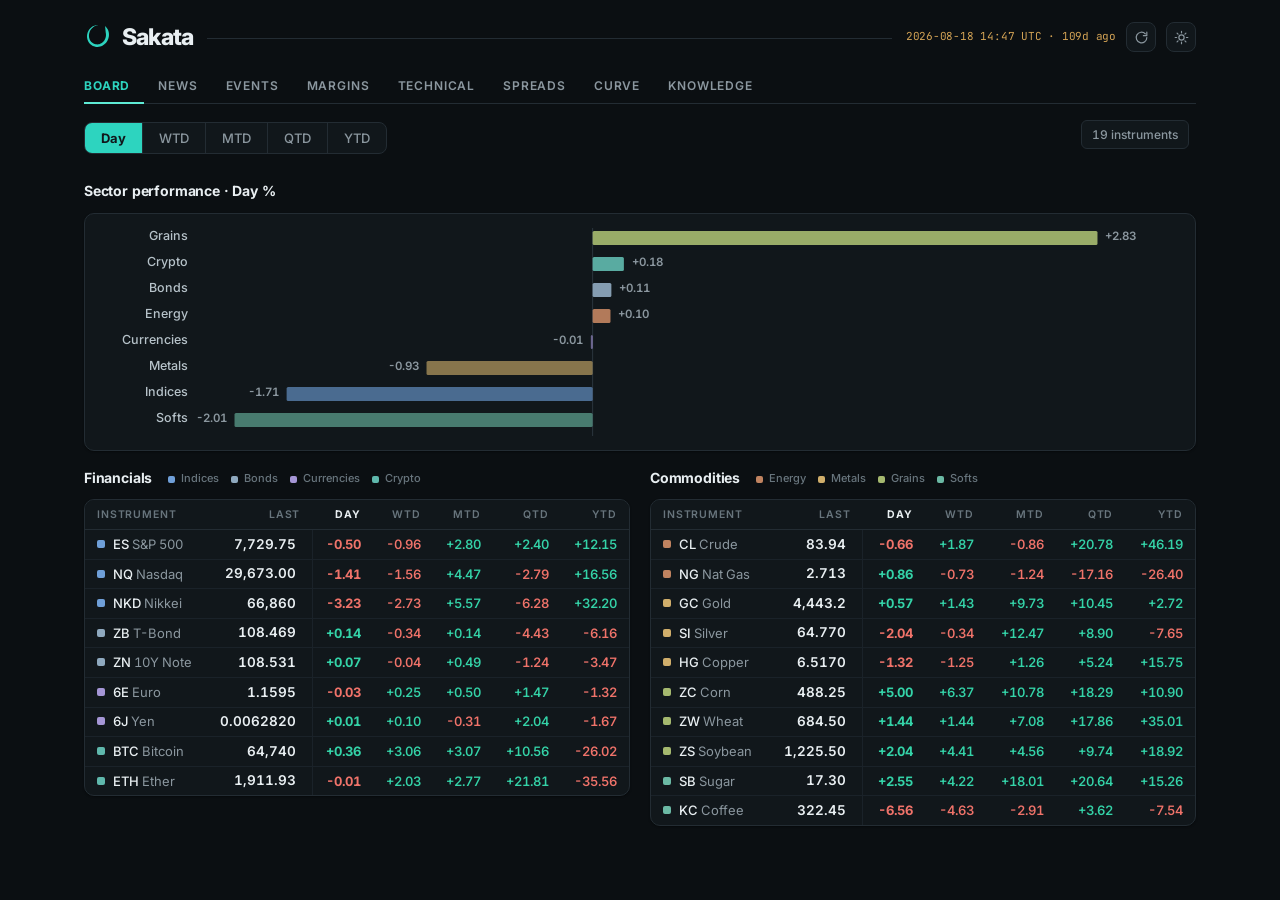
==== commit 83382b42: "The mark is one brushstroke, and it is drawn like one The old ensō was four stacked paths and two hu" ====
--- a/docs/index.html
+++ b/docs/index.html
@@ -21,7 +21,7 @@
 </script>
 <!-- The mark, inlined. A .svg file would be a second asset the build
      has to copy and the browser has to fetch, for 700 bytes. -->
-<link rel="icon" href="data:image/svg+xml,%3Csvg%20xmlns%3D%22http%3A%2F%2Fwww.w3.org%2F2000%2Fsvg%22%20viewBox%3D%220%200%2032%2032%22%3E%3Cpath%20d%3D%22M22.3%207.8L22.8%208.0L23.3%208.3L23.8%208.6L24.2%209.0L24.5%209.4L24.8%209.9L25.0%2010.4L25.2%2010.9L25.4%2011.3L25.6%2011.8L25.7%2012.3L25.8%2012.8L25.9%2013.3L25.9%2013.8L26.0%2014.2L26.0%2014.7L26.0%2015.2L26.0%2015.7L26.0%2016.2L25.9%2016.7L25.8%2017.2L25.7%2017.6L25.5%2018.1L25.3%2018.6L25.1%2019.0L24.8%2019.5L24.5%2020.0L24.2%2020.4L23.9%2020.8L23.6%2021.2L23.2%2021.6L22.9%2022.0L22.5%2022.4L22.1%2022.8L21.6%2023.1L21.2%2023.4L20.7%2023.8L20.2%2024.0L19.7%2024.3L19.2%2024.5L18.7%2024.8L18.1%2024.9L17.6%2025.1L17.0%2025.3L16.5%2025.4L15.9%2025.4L15.3%2025.5L14.8%2025.5L14.2%2025.5L13.6%2025.5L13.1%2025.4L12.5%2025.3L11.9%2025.2L11.4%2025.1L10.9%2024.9L10.3%2024.7L9.8%2024.4L9.3%2024.2L8.8%2023.9L8.4%2023.6L8.0%2023.2L7.6%2022.7L7.2%2022.3L6.9%2021.9L6.6%2021.4L6.3%2021.0L6.1%2020.5L5.9%2020.0L5.7%2019.5L5.5%2019.0L5.3%2018.4L5.2%2017.9L5.2%2017.4L5.1%2016.9L5.1%2016.3L5.1%2015.8L5.2%2015.2L5.2%2014.7L5.4%2014.2L5.5%2013.6L5.7%2013.1L5.9%2012.6L6.1%2012.1L6.4%2011.6L6.7%2011.1L7.1%2010.6L7.5%2010.2L7.9%209.7L8.3%209.3L8.7%208.9L9.2%208.6L9.7%208.2L10.2%207.9L10.8%207.6L11.3%207.3L11.9%207.1L12.4%206.9L13.0%206.7L13.6%206.5L14.2%206.4L14.7%206.3L15.3%206.2L15.9%206.1L16.5%206.1L17.1%206.1L17.7%206.1L18.3%206.1L18.9%206.2L19.5%206.3L20.1%206.4L20.1%206.4L20.2%206.4L20.2%206.4L20.2%206.3L20.3%206.3L20.3%206.3L20.3%206.2L20.3%206.2L20.3%206.1L20.3%206.1L20.3%206.1L20.3%206.0L20.2%206.0L20.2%206.0L19.6%205.8L19.0%205.7L18.4%205.6L17.8%205.5L17.2%205.4L16.5%205.4L15.9%205.4L15.3%205.4L14.6%205.4L14.0%205.5L13.4%205.6L12.7%205.7L12.1%205.9L11.5%206.0L10.9%206.3L10.2%206.5L9.6%206.8L9.0%207.1L8.4%207.4L7.9%207.8L7.3%208.2L6.8%208.6L6.3%209.1L5.8%209.6L5.4%2010.1L5.0%2010.7L4.6%2011.2L4.3%2011.8L4.0%2012.5L3.8%2013.1L3.6%2013.8L3.5%2014.4L3.4%2015.1L3.4%2015.7L3.4%2016.4L3.5%2017.0L3.6%2017.7L3.7%2018.3L3.9%2018.9L4.1%2019.5L4.4%2020.0L4.7%2020.6L5.0%2021.1L5.3%2021.6L5.7%2022.1L6.1%2022.5L6.5%2023.0L7.0%2023.4L7.4%2023.8L7.9%2024.1L8.4%2024.5L8.8%2024.9L9.3%2025.3L9.8%2025.6L10.4%2025.9L10.9%2026.2L11.5%2026.5L12.1%2026.8L12.7%2027.0L13.3%2027.2L14.0%2027.3L14.6%2027.5L15.3%2027.6L16.0%2027.6L16.7%2027.6L17.3%2027.6L18.0%2027.5L18.7%2027.4L19.4%2027.3L20.1%2027.1L20.8%2026.9L21.5%2026.7L22.1%2026.4L22.7%2026.1L23.4%2025.7L24.0%2025.3L24.5%2024.9L25.1%2024.4L25.6%2024.0L26.1%2023.5L26.6%2022.9L27.0%2022.4L27.4%2021.8L27.8%2021.2L28.1%2020.6L28.4%2019.9L28.6%2019.3L28.8%2018.6L29.0%2018.0L29.1%2017.3L29.3%2016.6L29.4%2015.9L29.4%2015.2L29.4%2014.5L29.3%2013.8L29.1%2013.1L28.9%2012.4L28.7%2011.8L28.4%2011.2L28.0%2010.6L27.6%2010.1L27.1%209.6L26.6%209.1L26.1%208.7L25.6%208.3L25.0%207.9L24.5%207.6L24.0%207.2L23.5%206.8L23.0%206.4L22.8%206.4L22.6%206.3L22.5%206.4L22.3%206.4L22.2%206.5L22.0%206.6L21.9%206.8L21.9%206.9L21.8%207.1L21.9%207.3L21.9%207.4L22.0%207.6L22.1%207.7Z%22%20fill%3D%22%2314b8a6%22%2F%3E%3Cpath%20d%3D%22M4.1%2017.8L4.0%2015.9L4.2%2014.0L4.8%2012.1L5.9%2010.4L7.2%208.9L8.9%207.7L10.7%206.8L12.5%206.1L14.5%205.7L16.4%205.6L18.3%205.7L20.2%206.0%22%20fill%3D%22none%22%20stroke%3D%22%2314b8a6%22%20stroke-width%3D%220.3%22%20stroke-linecap%3D%22round%22%20opacity%3D%220.55%22%2F%3E%3Cpath%20d%3D%22M7.5%2023.2L6.0%2021.4L4.9%2019.4L4.3%2017.1L4.4%2014.7L5.1%2012.4L6.4%2010.2L8.2%208.4L10.4%207.1L12.8%206.2L15.3%205.8L17.7%205.8L20.1%206.2%22%20fill%3D%22none%22%20stroke%3D%22%2314b8a6%22%20stroke-width%3D%220.26%22%20stroke-linecap%3D%22round%22%20opacity%3D%220.5%22%2F%3E%3Cpath%20d%3D%22M5.2%2012.7L5.9%2011.4L6.7%2010.2L7.8%209.1L8.9%208.2L10.2%207.4L11.6%206.8L13.0%206.4L14.4%206.1L15.8%205.9L17.3%205.9L18.7%206.1L20.1%206.4%22%20fill%3D%22none%22%20stroke%3D%22%2314b8a6%22%20stroke-width%3D%220.22%22%20stroke-linecap%3D%22round%22%20opacity%3D%220.45%22%2F%3E%3Ccircle%20cx%3D%2211.6%22%20cy%3D%2219.0%22%20r%3D%222.2%22%20fill%3D%22%23d3a355%22%2F%3E%3C%2Fsvg%3E">
+<link rel="icon" href="data:image/svg+xml,%3Csvg%20xmlns%3D%22http%3A%2F%2Fwww.w3.org%2F2000%2Fsvg%22%20viewBox%3D%220%200%2032%2032%22%3E%3Cpath%20d%3D%22M24.07%204.62L25.13%205.63L26.07%206.75L26.86%207.97L27.50%209.26L27.99%2010.60L28.33%2011.98L28.51%2013.38L28.55%2014.78L28.45%2016.16L28.22%2017.52L27.86%2018.85L27.38%2020.12L26.78%2021.35L26.07%2022.51L25.26%2023.61L24.34%2024.62L23.32%2025.54L22.20%2026.36L21.01%2027.06L19.73%2027.63L18.40%2028.07L17.02%2028.35L15.60%2028.48L14.18%2028.43L12.77%2028.22L11.40%2027.84L10.08%2027.29L8.84%2026.58L7.70%2025.73L6.67%2024.76L5.78%2023.67L5.02%2022.49L4.41%2021.25L3.95%2019.95L3.64%2018.63L3.47%2017.29L3.45%2015.95L3.56%2014.63L3.81%2013.34L4.18%2012.10L4.67%2010.90L5.26%209.76L5.95%208.69L6.74%207.69L7.62%206.77L8.58%205.94L9.64%205.23L10.77%204.64L11.95%204.17L13.18%203.83L14.43%203.62L15.70%203.52L15.70%203.78L14.60%203.95L13.53%204.25L12.52%204.67L11.56%205.18L10.68%205.78L9.87%206.44L9.13%207.16L8.45%207.91L7.85%208.71L7.32%209.55L6.86%2010.42L6.47%2011.32L6.16%2012.24L5.93%2013.18L5.77%2014.14L5.69%2015.10L5.68%2016.07L5.75%2017.04L5.91%2018.01L6.16%2018.97L6.50%2019.90L6.94%2020.79L7.46%2021.64L8.08%2022.44L8.78%2023.16L9.56%2023.81L10.41%2024.37L11.31%2024.82L12.26%2025.17L13.24%2025.42L14.23%2025.55L15.23%2025.58L16.21%2025.49L17.18%2025.30L18.11%2025.02L19.00%2024.65L19.84%2024.20L20.63%2023.67L21.36%2023.08L22.03%2022.44L22.63%2021.75L23.18%2021.01L23.65%2020.24L24.07%2019.44L24.42%2018.61L24.70%2017.75L24.91%2016.88L25.06%2015.98L25.12%2015.07L25.11%2014.16L25.02%2013.24L24.84%2012.33Z%22%20fill%3D%22%2314b8a6%22%2F%3E%3C%2Fsvg%3E">
 <link rel="preconnect" href="https://fonts.googleapis.com">
 <link rel="preconnect" href="https://fonts.gstatic.com" crossorigin>
 <link href="https://fonts.googleapis.com/css2?family=Inter:wght@400;450;500;600;700;800&family=JetBrains+Mono:wght@400;500&display=swap" rel="stylesheet">
@@ -32,7 +32,7 @@
 <div class="wrap">
 
   <header class="head">
-    <svg class="mark" width="28" height="28" viewBox="0 0 32 32" fill="none" aria-hidden="true"><path d="M22.3 7.8L22.8 8.0L23.3 8.3L23.8 8.6L24.2 9.0L24.5 9.4L24.8 9.9L25.0 10.4L25.2 10.9L25.4 11.3L25.6 11.8L25.7 12.3L25.8 12.8L25.9 13.3L25.9 13.8L26.0 14.2L26.0 14.7L26.0 15.2L26.0 15.7L26.0 16.2L25.9 16.7L25.8 17.2L25.7 17.6L25.5 18.1L25.3 18.6L25.1 19.0L24.8 19.5L24.5 20.0L24.2 20.4L23.9 20.8L23.6 21.2L23.2 21.6L22.9 22.0L22.5 22.4L22.1 22.8L21.6 23.1L21.2 23.4L20.7 23.8L20.2 24.0L19.7 24.3L19.2 24.5L18.7 24.8L18.1 24.9L17.6 25.1L17.0 25.3L16.5 25.4L15.9 25.4L15.3 25.5L14.8 25.5L14.2 25.5L13.6 25.5L13.1 25.4L12.5 25.3L11.9 25.2L11.4 25.1L10.9 24.9L10.3 24.7L9.8 24.4L9.3 24.2L8.8 23.9L8.4 23.6L8.0 23.2L7.6 22.7L7.2 22.3L6.9 21.9L6.6 21.4L6.3 21.0L6.1 20.5L5.9 20.0L5.7 19.5L5.5 19.0L5.3 18.4L5.2 17.9L5.2 17.4L5.1 16.9L5.1 16.3L5.1 15.8L5.2 15.2L5.2 14.7L5.4 14.2L5.5 13.6L5.7 13.1L5.9 12.6L6.1 12.1L6.4 11.6L6.7 11.1L7.1 10.6L7.5 10.2L7.9 9.7L8.3 9.3L8.7 8.9L9.2 8.6L9.7 8.2L10.2 7.9L10.8 7.6L11.3 7.3L11.9 7.1L12.4 6.9L13.0 6.7L13.6 6.5L14.2 6.4L14.7 6.3L15.3 6.2L15.9 6.1L16.5 6.1L17.1 6.1L17.7 6.1L18.3 6.1L18.9 6.2L19.5 6.3L20.1 6.4L20.1 6.4L20.2 6.4L20.2 6.4L20.2 6.3L20.3 6.3L20.3 6.3L20.3 6.2L20.3 6.2L20.3 6.1L20.3 6.1L20.3 6.1L20.3 6.0L20.2 6.0L20.2 6.0L19.6 5.8L19.0 5.7L18.4 5.6L17.8 5.5L17.2 5.4L16.5 5.4L15.9 5.4L15.3 5.4L14.6 5.4L14.0 5.5L13.4 5.6L12.7 5.7L12.1 5.9L11.5 6.0L10.9 6.3L10.2 6.5L9.6 6.8L9.0 7.1L8.4 7.4L7.9 7.8L7.3 8.2L6.8 8.6L6.3 9.1L5.8 9.6L5.4 10.1L5.0 10.7L4.6 11.2L4.3 11.8L4.0 12.5L3.8 13.1L3.6 13.8L3.5 14.4L3.4 15.1L3.4 15.7L3.4 16.4L3.5 17.0L3.6 17.7L3.7 18.3L3.9 18.9L4.1 19.5L4.4 20.0L4.7 20.6L5.0 21.1L5.3 21.6L5.7 22.1L6.1 22.5L6.5 23.0L7.0 23.4L7.4 23.8L7.9 24.1L8.4 24.5L8.8 24.9L9.3 25.3L9.8 25.6L10.4 25.9L10.9 26.2L11.5 26.5L12.1 26.8L12.7 27.0L13.3 27.2L14.0 27.3L14.6 27.5L15.3 27.6L16.0 27.6L16.7 27.6L17.3 27.6L18.0 27.5L18.7 27.4L19.4 27.3L20.1 27.1L20.8 26.9L21.5 26.7L22.1 26.4L22.7 26.1L23.4 25.7L24.0 25.3L24.5 24.9L25.1 24.4L25.6 24.0L26.1 23.5L26.6 22.9L27.0 22.4L27.4 21.8L27.8 21.2L28.1 20.6L28.4 19.9L28.6 19.3L28.8 18.6L29.0 18.0L29.1 17.3L29.3 16.6L29.4 15.9L29.4 15.2L29.4 14.5L29.3 13.8L29.1 13.1L28.9 12.4L28.7 11.8L28.4 11.2L28.0 10.6L27.6 10.1L27.1 9.6L26.6 9.1L26.1 8.7L25.6 8.3L25.0 7.9L24.5 7.6L24.0 7.2L23.5 6.8L23.0 6.4L22.8 6.4L22.6 6.3L22.5 6.4L22.3 6.4L22.2 6.5L22.0 6.6L21.9 6.8L21.9 6.9L21.8 7.1L21.9 7.3L21.9 7.4L22.0 7.6L22.1 7.7Z" fill="currentColor"/><path d="M4.1 17.8L4.0 15.9L4.2 14.0L4.8 12.1L5.9 10.4L7.2 8.9L8.9 7.7L10.7 6.8L12.5 6.1L14.5 5.7L16.4 5.6L18.3 5.7L20.2 6.0" fill="none" stroke="currentColor" stroke-width="0.3" stroke-linecap="round" opacity="0.55"/><path d="M7.5 23.2L6.0 21.4L4.9 19.4L4.3 17.1L4.4 14.7L5.1 12.4L6.4 10.2L8.2 8.4L10.4 7.1L12.8 6.2L15.3 5.8L17.7 5.8L20.1 6.2" fill="none" stroke="currentColor" stroke-width="0.26" stroke-linecap="round" opacity="0.5"/><path d="M5.2 12.7L5.9 11.4L6.7 10.2L7.8 9.1L8.9 8.2L10.2 7.4L11.6 6.8L13.0 6.4L14.4 6.1L15.8 5.9L17.3 5.9L18.7 6.1L20.1 6.4" fill="none" stroke="currentColor" stroke-width="0.22" stroke-linecap="round" opacity="0.45"/><circle cx="11.6" cy="19.0" r="2.2" fill="#d3a355"/></svg>
+    <svg class="mark" width="28" height="28" viewBox="0 0 32 32" fill="none" aria-hidden="true"><path d="M24.07 4.62L25.13 5.63L26.07 6.75L26.86 7.97L27.50 9.26L27.99 10.60L28.33 11.98L28.51 13.38L28.55 14.78L28.45 16.16L28.22 17.52L27.86 18.85L27.38 20.12L26.78 21.35L26.07 22.51L25.26 23.61L24.34 24.62L23.32 25.54L22.20 26.36L21.01 27.06L19.73 27.63L18.40 28.07L17.02 28.35L15.60 28.48L14.18 28.43L12.77 28.22L11.40 27.84L10.08 27.29L8.84 26.58L7.70 25.73L6.67 24.76L5.78 23.67L5.02 22.49L4.41 21.25L3.95 19.95L3.64 18.63L3.47 17.29L3.45 15.95L3.56 14.63L3.81 13.34L4.18 12.10L4.67 10.90L5.26 9.76L5.95 8.69L6.74 7.69L7.62 6.77L8.58 5.94L9.64 5.23L10.77 4.64L11.95 4.17L13.18 3.83L14.43 3.62L15.70 3.52L15.70 3.78L14.60 3.95L13.53 4.25L12.52 4.67L11.56 5.18L10.68 5.78L9.87 6.44L9.13 7.16L8.45 7.91L7.85 8.71L7.32 9.55L6.86 10.42L6.47 11.32L6.16 12.24L5.93 13.18L5.77 14.14L5.69 15.10L5.68 16.07L5.75 17.04L5.91 18.01L6.16 18.97L6.50 19.90L6.94 20.79L7.46 21.64L8.08 22.44L8.78 23.16L9.56 23.81L10.41 24.37L11.31 24.82L12.26 25.17L13.24 25.42L14.23 25.55L15.23 25.58L16.21 25.49L17.18 25.30L18.11 25.02L19.00 24.65L19.84 24.20L20.63 23.67L21.36 23.08L22.03 22.44L22.63 21.75L23.18 21.01L23.65 20.24L24.07 19.44L24.42 18.61L24.70 17.75L24.91 16.88L25.06 15.98L25.12 15.07L25.11 14.16L25.02 13.24L24.84 12.33Z" fill="currentColor"/></svg>
     <h1 class="wordmark">Sakata</h1>
     <span class="rule"></span>
     <span class="stamp" id="stamp">loading</span>
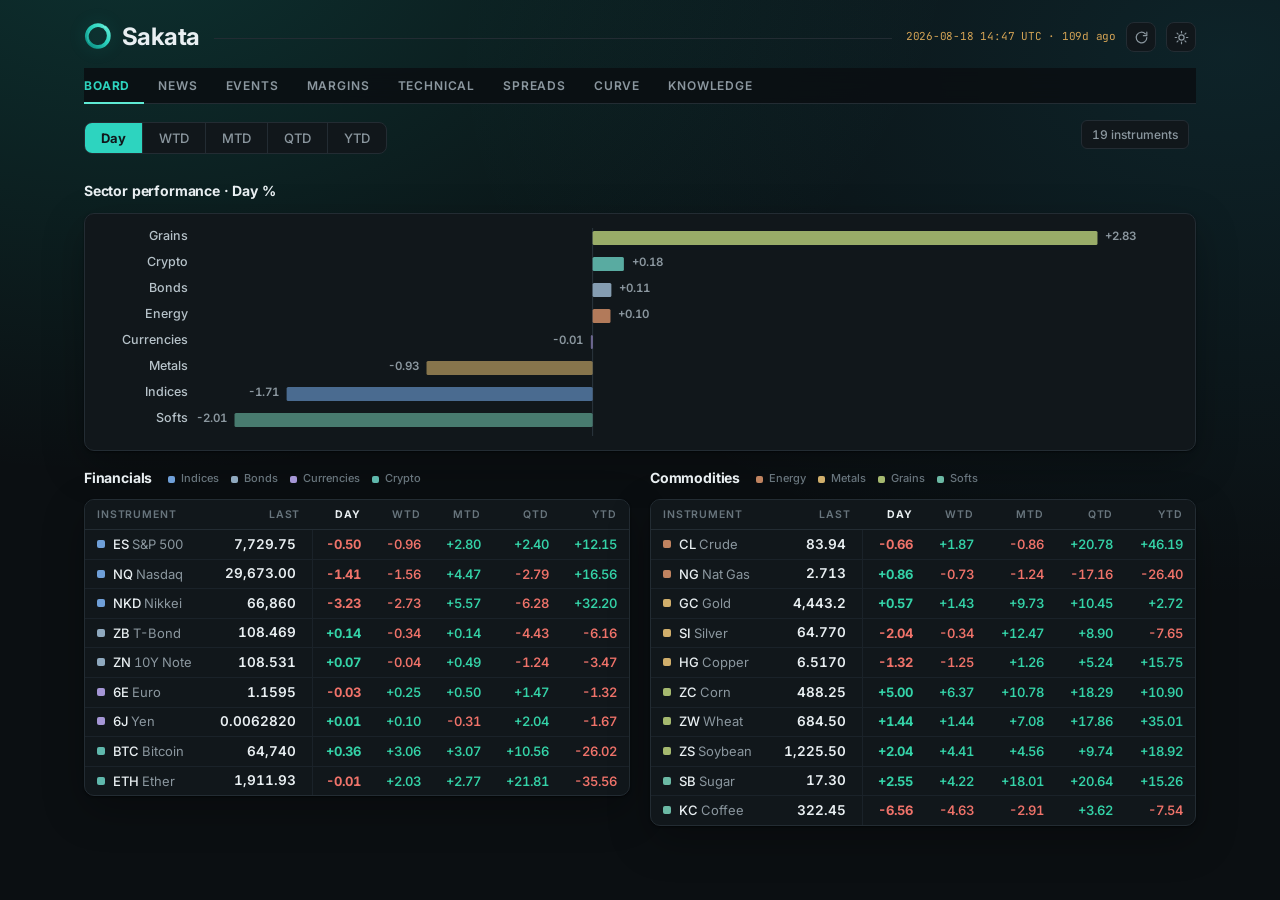
==== commit 263d45cd: "Refine identity with calligraphic Enso" ====
--- a/docs/index.html
+++ b/docs/index.html
@@ -26,6 +26,7 @@
 <link rel="preconnect" href="https://fonts.gstatic.com" crossorigin>
 <link href="https://fonts.googleapis.com/css2?family=Inter:wght@400;450;500;600;700;800&family=JetBrains+Mono:wght@400;500&display=swap" rel="stylesheet">
 <link rel="stylesheet" href="sakata.css">
+<link rel="icon" href="enso.svg" type="image/svg+xml">
 </head>
 <body>
 
--- a/docs/sakata.css
+++ b/docs/sakata.css
@@ -32,6 +32,8 @@
 
   /* ground */
   --bg:#f4f6f7;                 /* page: a half-step off white so cards lift */
+  --glow-a:rgba(13,148,136,.16);
+  --glow-b:rgba(34,211,238,.08);
   --surface:#ffffff;            /* cards, tables, controls */
   --raised:#fafbfc;             /* hover, section rows, summary bars */
   --line:#e0e5e8;               /* structural border */
@@ -53,7 +55,7 @@
   /* chart */
   --grid:#eef1f3; --axis:#d3dade; --volbar:#e9edf1;
   --up:#0d9488; --down:#cf5a54;
-  --shadow:0 1px 2px rgba(13,20,24,.04);
+  --shadow:0 8px 28px rgba(45,35,80,.07),0 1px 2px rgba(13,20,24,.05);
 
   /* sector identity — muted by design */
   --sec-indices:#3b6ea5; --sec-bonds:#5c7d99; --sec-currencies:#7a6ba8;
@@ -72,6 +74,7 @@
    glare at 6am, and the coral stops vibrating the way it does on #000. */
 :root[data-theme="dark"]{
   --bg:#0b0f12; --surface:#11171b; --raised:#161d22;
+  --glow-a:rgba(20,184,166,.20); --glow-b:rgba(34,211,238,.10);
   --line:#232c33; --hair:#1a2229;
 
   --ink:#e9eff2; --body:#b6c2c9; --mute:#8b979f; --faint:#68757d;
@@ -83,7 +86,7 @@
 
   --grid:#1a2229; --axis:#2b353d; --volbar:#1e262d;
   --up:#2dd4bf; --down:#f0736a;
-  --shadow:0 1px 2px rgba(0,0,0,.40);
+  --shadow:0 14px 42px rgba(0,0,0,.28),0 1px 2px rgba(0,0,0,.50);
 
   --sec-indices:#6f9fd8; --sec-bonds:#8fa9bf; --sec-currencies:#a596d6;
   --sec-crypto:#5fb8ac;  --sec-energy:#c08360; --sec-metals:#d0ae6b;
@@ -97,7 +100,10 @@
 
 *{box-sizing:border-box}
 html{-webkit-text-size-adjust:100%;background:var(--bg)}
-body{margin:0;background:var(--bg);color:var(--ink);font-family:var(--sans);
+body{margin:0;background:
+  radial-gradient(1180px 780px at 10% -8%,var(--glow-a),transparent 70%),
+  radial-gradient(1080px 760px at 96% 6%,var(--glow-b),transparent 72%),
+  var(--bg);background-attachment:fixed;color:var(--ink);font-family:var(--sans);
   font-size:15px;line-height:1.6;-webkit-font-smoothing:antialiased;
   text-rendering:optimizeLegibility;font-feature-settings:'tnum' 1,'lnum' 1}
 ::selection{background:var(--teal-w);color:var(--ink)}
@@ -109,9 +115,11 @@
 /* Mark, wordmark, hairline, stamp, switch — one lockup spanning the full
    measure, so the eye lands on the name and exits at the build time. */
 .head{display:flex;align-items:center;gap:10px;margin-bottom:16px}
-.mark{flex:none;margin-bottom:2px;color:var(--teal)}
-.wordmark{font-family:var(--display);font-size:23px;font-weight:800;
-  letter-spacing:-.035em;color:var(--ink);margin:0;line-height:1}
+.mark{flex:none;margin-bottom:2px;color:transparent;
+  background:url('enso.svg') center/contain no-repeat;
+  filter:drop-shadow(0 0 8px var(--glow-a))}
+.wordmark{font-family:var(--display);font-size:24px;font-weight:700;
+  letter-spacing:-.022em;color:var(--ink);margin:0;line-height:1}
 .rule{flex:1;height:1px;background:var(--line);margin:2px 4px 0}
 .stamp{font-family:var(--mono);font-size:11px;font-weight:400;
   color:var(--faint);white-space:nowrap;letter-spacing:-.02em}
@@ -136,7 +144,9 @@
 
 /* ------------------------------------------------------------------ tabs */
 .tabs{display:flex;flex-wrap:wrap;border-bottom:1px solid var(--line);
-  margin-bottom:16px;position:sticky;top:0;z-index:6;background:var(--bg)}
+  margin-bottom:16px;position:sticky;top:0;z-index:6;
+  background:var(--bg);background:color-mix(in srgb,var(--bg) 86%,transparent);
+  backdrop-filter:blur(14px);-webkit-backdrop-filter:blur(14px)}
 /* Capitals need tracking. At normal spacing an all-caps run reads as a
    block rather than as words, so .07em goes back in and the size comes down
    — caps carry more optical weight than lowercase at the same px. */
